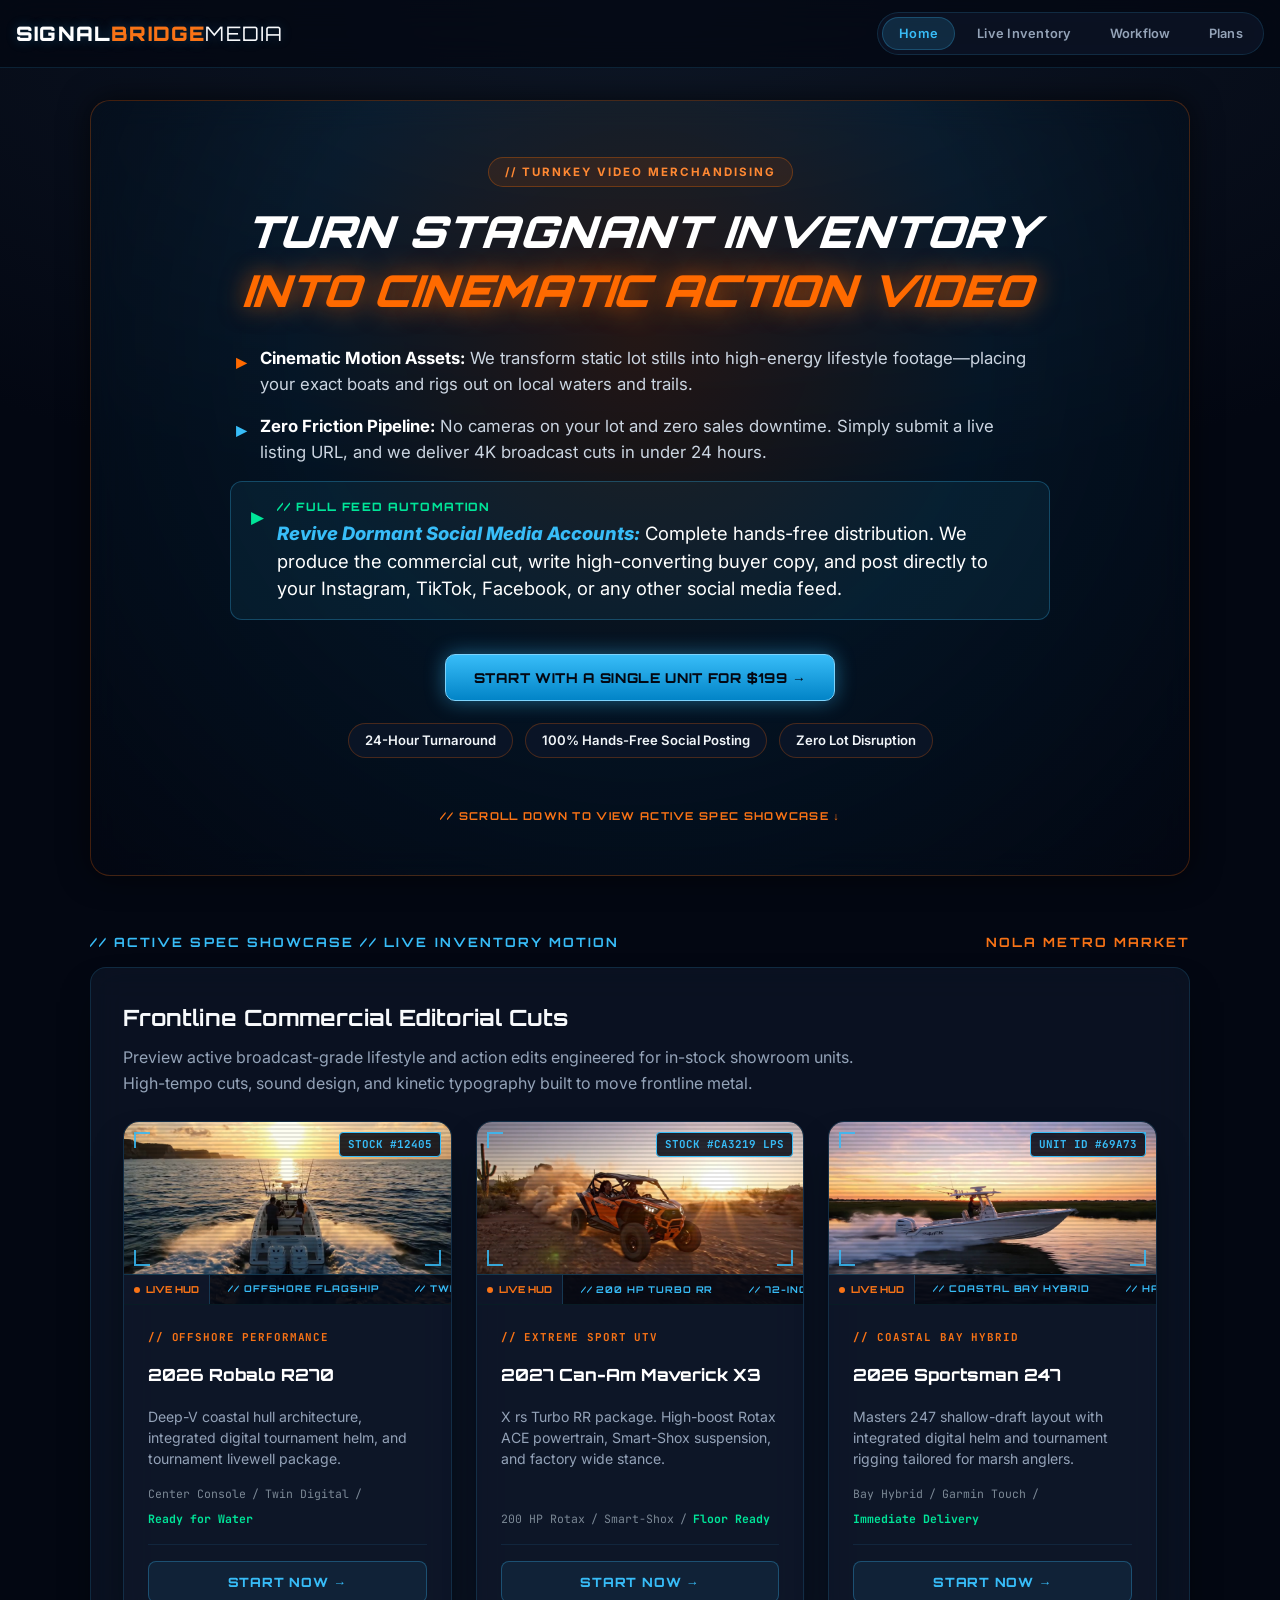
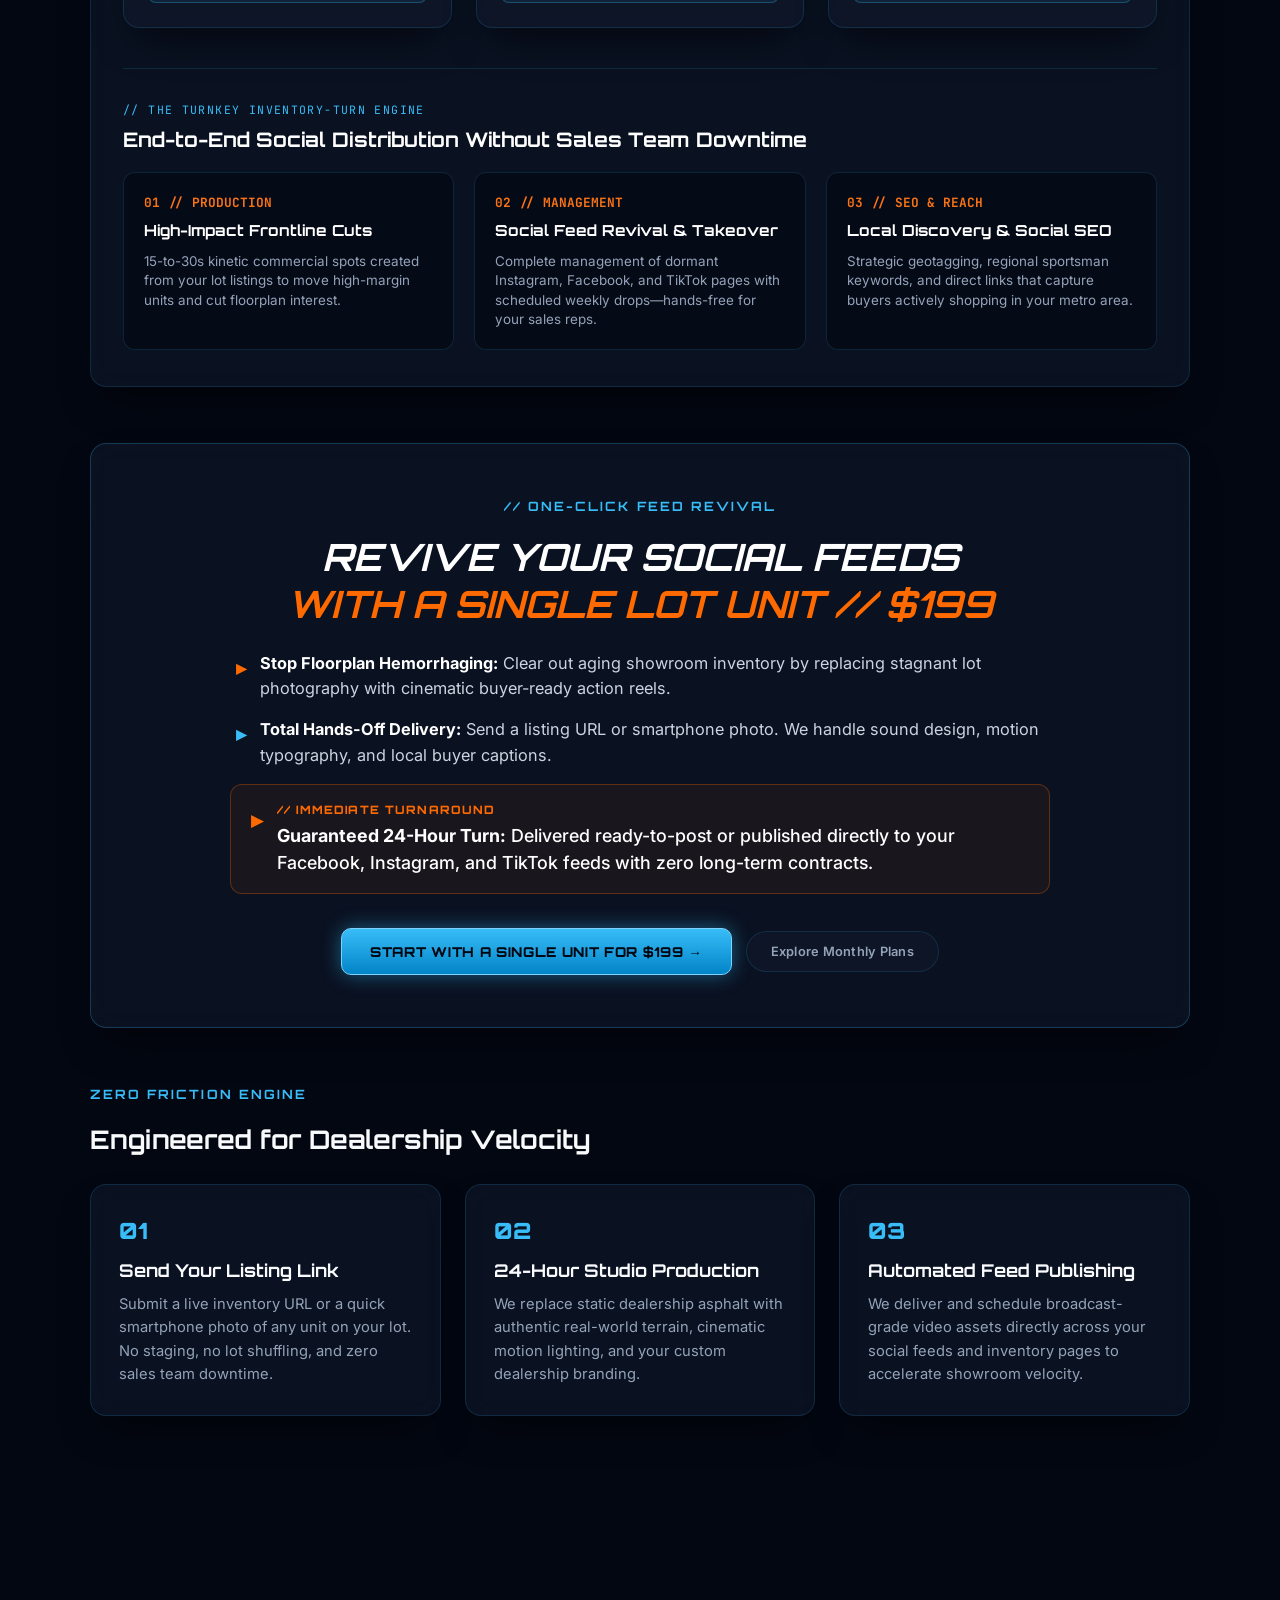
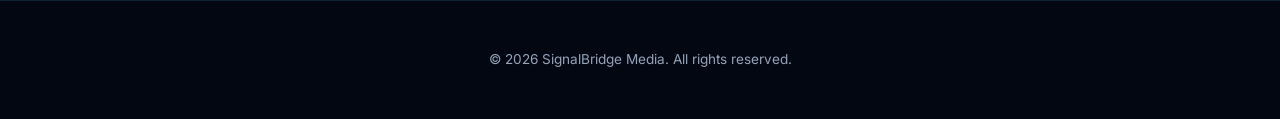
==== index.html @ fd93d4fc "index.html" ====
<!DOCTYPE html>
<html lang="en">
<head>
  <meta charset="UTF-8">
  <meta name="viewport" content="width=device-width, initial-scale=1.0, maximum-scale=5.0">
  <title>SignalBridge Media | Dealership Video Merchandising &amp; Inventory Velocity</title>
  <meta name="description" content="Turn static powersports and marine inventory listings into broadcast-grade cinematic action commercials within 24 hours. Hands-free social feeds. Zero lot disruption.">
  <meta name="keywords" content="dealership video marketing, powersports merchandising, marine dealer video ads, boat inventory videos, ATV UTV marketing, aged inventory velocity">
  <link rel="canonical" href="https://signalbridgemedia.com/">

  <!-- Open Graph / Facebook / LinkedIn / iMessage -->
  <meta property="og:type" content="website">
  <meta property="og:url" content="https://signalbridgemedia.com/">
  <meta property="og:title" content="SignalBridge Media | Turn Stagnant Inventory Into Action Video">
  <meta property="og:description" content="Broadcast-grade 4K action commercials for powersports and marine dealerships. 24-hour turnaround, zero lot disruption. Test a single unit for $199.">
  <meta property="og:image" content="https://signalbridgemedia.com/assets/og-preview.jpg">

  <!-- Structured Data (JSON-LD Schema) -->
  <script type="application/ld+json">
  {
    "@context": "https://schema.org",
    "@type": "ProfessionalService",
    "name": "SignalBridge Media",
    "url": "https://signalbridgemedia.com",
    "description": "Turnkey commercial video merchandising and social media automation for powersports and marine dealerships.",
    "serviceType": "Dealership Video Merchandising",
    "areaServed": "United States"
  }
  </script>

  <!-- Google Tech Font Import -->
  <link rel="preconnect" href="https://fonts.googleapis.com">
  <link rel="preconnect" href="https://fonts.gstatic.com" crossorigin>
  <link href="https://fonts.googleapis.com/css2?family=Orbitron:wght@300;700;800;900&family=Inter:wght@400;500;600;700;800&family=JetBrains+Mono:wght@500;700&display=swap" rel="stylesheet">
  <style>
    :root {
      --bg: #030712;
      --card-bg: rgba(15, 23, 42, 0.65);
      --text: #f8fafc;
      --muted: #94a3b8;
      --accent: #38bdf8;
      --accent2: #f97316;
      --line: rgba(56, 189, 248, 0.15);
      --shadow: 0 20px 40px -15px rgba(0, 0, 0, 0.7);
    }

    * { box-sizing: border-box; margin: 0; padding: 0; }
    html {
      background-color: var(--bg);
      color: var(--text);
      font-family: 'Inter', -apple-system, BlinkMacSystemFont, "Segoe UI", Roboto, sans-serif;
      line-height: 1.6;
      scroll-behavior: smooth;
      overflow-x: hidden;
      width: 100%;
      max-width: 100vw;
    }

    body {
      min-height: 100vh;
      background-color: var(--bg);
      background: radial-gradient(120% 80% at 50% 0%, #0e1726 0%, #030712 70%);
      background-attachment: fixed;
      position: relative;
      overflow-x: hidden;
      width: 100%;
      max-width: 100vw;
    }

    header {
      padding: 12px 16px;
      display: flex;
      align-items: center;
      justify-content: space-between;
      gap: 16px;
      border-bottom: 1px solid var(--line);
      background: rgba(3, 7, 18, 0.75);
      backdrop-filter: blur(16px);
      -webkit-backdrop-filter: blur(16px);
      position: sticky;
      top: 0;
      z-index: 100;
      width: 100%;
    }

    .logo {
      font-family: 'Orbitron', sans-serif;
      font-weight: 900;
      font-size: clamp(0.95rem, 3.5vw, 1.25rem);
      letter-spacing: 0.06em;
      color: #ffffff;
      text-transform: uppercase;
      text-shadow: 0 0 12px rgba(56, 189, 248, 0.25);
      display: flex;
      align-items: center;
      white-space: nowrap;
      cursor: pointer;
      text-decoration: none;
    }

    .logo span { color: var(--accent2); }
    .logo .logo-media { font-weight: 300; color: #f8fafc; }

    .header-nav {
      display: flex;
      align-items: center;
      gap: 6px;
      background: rgba(15, 23, 42, 0.7);
      border: 1px solid var(--line);
      padding: 4px;
      border-radius: 9999px;
      backdrop-filter: blur(12px);
      white-space: nowrap;
      flex-shrink: 0;
    }

    .nav-btn {
      background: transparent;
      border: none;
      color: var(--muted);
      font-family: 'Inter', sans-serif;
      font-size: 0.8rem;
      font-weight: 600;
      padding: 8px 16px;
      border-radius: 9999px;
      cursor: pointer;
      letter-spacing: 0.02em;
      transition: all 0.2s ease;
    }

    .nav-btn:hover { color: #ffffff; background: rgba(255, 255, 255, 0.05); }
    .nav-btn.active {
      background: rgba(56, 189, 248, 0.15);
      color: var(--accent);
      border: 1px solid rgba(56, 189, 248, 0.25);
    }

    .page-view { display: none; }
    .page-view.active { display: block; }

    main {
      width: 100%;
      max-width: 1140px;
      margin: 0 auto;
      padding: 32px 20px 48px 20px;
      position: relative;
      z-index: 1;
    }

    .hero {
      text-align: center;
      padding: 56px 32px 48px 32px;
      background: radial-gradient(circle at 50% 30%, rgba(255, 106, 0, 0.12) 0%, rgba(14, 165, 233, 0.08) 45%, rgba(3, 7, 18, 0.95) 100%);
      backdrop-filter: blur(16px);
      -webkit-backdrop-filter: blur(16px);
      border-radius: 20px;
      border: 1px solid rgba(255, 106, 0, 0.25);
      margin-bottom: 48px;
      box-shadow: 0 0 30px rgba(0, 0, 0, 0.6);
    }

    .hero-title {
      font-family: 'Orbitron', sans-serif;
      margin-bottom: 28px;
      font-style: italic;
      transform: skewX(-5deg);
      display: inline-block;
      width: 100%;
      max-width: 960px;
      line-height: 1.15;
    }

    .hero-title-line-1 {
      display: block;
      text-align: center;
      font-size: clamp(1.85rem, 3.8vw, 2.75rem);
      font-weight: 900;
      letter-spacing: 1.5px;
      text-transform: uppercase;
      color: #ffffff;
      line-height: 1.15;
      margin-bottom: 8px;
    }

    .hero-title-line-2 {
      display: block;
      text-align: center;
      font-size: clamp(1.85rem, 3.8vw, 2.75rem);
      font-weight: 900;
      letter-spacing: 0.5px;
      text-transform: uppercase;
      line-height: 1.15;
    }

    .glow-orange {
      color: #ff6a00;
      text-shadow: 0 0 25px rgba(255, 106, 0, 0.7);
    }

    .hero-pills {
      display: flex;
      flex-wrap: wrap;
      justify-content: center;
      gap: 12px;
      margin-top: 22px;
    }

    .hero-pill {
      background: rgba(15, 23, 42, 0.7);
      border: 1px solid rgba(255, 106, 0, 0.25);
      border-radius: 9999px;
      padding: 6px 16px;
      font-size: 0.82rem;
      color: #f1f5f9;
      font-weight: 600;
    }

    .cta-button {
      display: inline-flex;
      align-items: center;
      justify-content: center;
      gap: 10px;
      background: linear-gradient(180deg, #38bdf8 0%, #0284c7 100%);
      color: #030712;
      font-family: 'Orbitron', sans-serif;
      font-weight: 800;
      font-size: 0.85rem;
      padding: 14px 28px;
      border-radius: 10px;
      text-decoration: none;
      text-transform: uppercase;
      letter-spacing: 0.05em;
      border: 1px solid #7dd3fc;
      box-shadow: 0 0 20px rgba(56, 189, 248, 0.45);
      transition: all 0.2s ease-in-out;
      cursor: pointer;
    }

    .cta-button:hover {
      transform: translateY(-2px);
      background: linear-gradient(180deg, #7dd3fc 0%, #38bdf8 100%);
    }

    .hero-scroll-notice {
      display: inline-block;
      margin-top: 24px;
      font-family: 'Orbitron', sans-serif;
      font-size: 0.68rem;
      font-weight: 700;
      color: var(--accent2);
      letter-spacing: 0.12em;
      text-transform: uppercase;
      animation: pulse 2s infinite;
      cursor: pointer;
    }

    .section { margin: 56px 0; }
    .section-title {
      font-family: 'Orbitron', sans-serif;
      font-size: 0.8rem;
      font-weight: 700;
      color: var(--accent);
      letter-spacing: 0.16em;
      text-transform: uppercase;
      margin-bottom: 14px;
      display: flex;
      justify-content: space-between;
      align-items: center;
      flex-wrap: wrap;
      gap: 8px;
    }

    .card {
      background: rgba(15, 23, 42, 0.65);
      backdrop-filter: blur(16px);
      -webkit-backdrop-filter: blur(16px);
      border: 1px solid var(--line);
      border-radius: 16px;
      padding: 32px;
      box-shadow: var(--shadow);
    }

    .spec-grid {
      display: grid;
      grid-template-columns: repeat(auto-fit, minmax(310px, 1fr));
      gap: 24px;
      margin-top: 24px;
      margin-bottom: 40px;
    }

    .spec-card {
      background: rgba(15, 23, 42, 0.7);
      backdrop-filter: blur(16px);
      border: 1px solid var(--line);
      border-radius: 16px;
      overflow: hidden;
      display: flex;
      flex-direction: column;
      box-shadow: var(--shadow);
    }

    .video-shell {
      position: relative;
      width: 100%;
      aspect-ratio: 16 / 9;
      background: #000;
      overflow: hidden;
      border-bottom: 1px solid var(--line);
    }

    .reticle-top-left, .reticle-bottom-right, .reticle-top-right, .reticle-bottom-left {
      position: absolute;
      width: 16px;
      height: 16px;
      pointer-events: none;
      z-index: 5;
      opacity: 0.85;
    }
    .reticle-top-left { top: 10px; left: 10px; border-top: 2px solid var(--accent); border-left: 2px solid var(--accent); }
    .reticle-top-right { top: 10px; right: 10px; border-top: 2px solid var(--accent); border-right: 2px solid var(--accent); }
    .reticle-bottom-left { bottom: 38px; left: 10px; border-bottom: 2px solid var(--accent); border-left: 2px solid var(--accent); }
    .reticle-bottom-right { bottom: 38px; right: 10px; border-bottom: 2px solid var(--accent); border-right: 2px solid var(--accent); }

    .video-scanlines {
      position: absolute;
      top: 0; left: 0; right: 0; bottom: 0;
      pointer-events: none;
      background: linear-gradient(rgba(18, 16, 16, 0) 50%, rgba(0, 0, 0, 0.18) 50%);
      background-size: 100% 4px;
      z-index: 2;
      opacity: 0.55;
    }

    .video-stock-badge {
      position: absolute;
      top: 10px; right: 10px;
      background: rgba(3, 7, 18, 0.85);
      border: 1px solid var(--accent);
      color: var(--accent);
      font-family: 'JetBrains Mono', monospace;
      font-size: 0.68rem;
      font-weight: 700;
      padding: 3px 8px;
      border-radius: 4px;
      z-index: 6;
    }

    .hud-ticker-wrap {
      position: absolute;
      bottom: 0; left: 0; right: 0;
      height: 30px;
      background: rgba(3, 7, 18, 0.9);
      border-top: 1px solid rgba(56, 189, 248, 0.25);
      display: flex;
      align-items: center;
      overflow: hidden;
      z-index: 4;
    }

    .hud-status-badge {
      display: flex;
      align-items: center;
      gap: 6px;
      padding: 0 10px;
      font-family: 'Orbitron', sans-serif;
      font-size: 0.6rem;
      font-weight: 800;
      color: var(--accent2);
      background: rgba(15, 23, 42, 0.95);
      border-right: 1px solid rgba(56, 189, 248, 0.2);
      height: 100%;
      white-space: nowrap;
      z-index: 5;
    }

    .rec-dot {
      width: 6px; height: 6px;
      background: var(--accent2);
      border-radius: 50%;
      animation: pulse 1.5s infinite;
    }

    .hud-ticker-track {
      display: flex;
      white-space: nowrap;
      animation: ticker 20s linear infinite;
    }

    .hud-ticker-item {
      font-family: 'Orbitron', sans-serif;
      font-size: 0.58rem;
      font-weight: 700;
      color: var(--accent);
      letter-spacing: 0.1em;
      text-transform: uppercase;
      padding: 0 18px;
    }

    .spec-card-body {
      padding: 24px;
      display: flex;
      flex-direction: column;
      flex-grow: 1;
    }

    .spec-meta-tag {
      font-family: 'JetBrains Mono', monospace;
      font-size: 0.68rem;
      font-weight: 700;
      color: var(--accent2);
      letter-spacing: 0.08em;
      text-transform: uppercase;
      margin-bottom: 6px;
    }

    .spec-card-title {
      font-family: 'Orbitron', sans-serif;
      font-size: 1.05rem;
      font-weight: 800;
      color: #ffffff;
      margin-bottom: 8px;
      line-height: 1.35;
      min-height: 2.7em;
      display: flex;
      align-items: center;
    }

    .spec-card-desc {
      font-size: 0.88rem;
      color: var(--muted);
      line-height: 1.5;
      margin-bottom: 16px;
      flex-grow: 1;
    }

    .spec-pill-specs {
      display: flex;
      align-items: center;
      gap: 6px;
      font-family: 'JetBrains Mono', monospace;
      font-size: 0.72rem;
      color: #7b8895;
      padding-bottom: 16px;
      margin-bottom: 16px;
      border-bottom: 1px solid rgba(56, 189, 248, 0.1);
      flex-wrap: wrap;
    }

    .spec-pill-specs .spec-hi { color: #00e599; font-weight: 700; }

    .claim-action-btn {
      display: inline-flex;
      align-items: center;
      justify-content: center;
      background: rgba(56, 189, 248, 0.08);
      border: 1px solid rgba(56, 189, 248, 0.3);
      color: var(--accent);
      font-family: 'Orbitron', sans-serif;
      font-size: 0.8rem;
      font-weight: 800;
      padding: 12px 14px;
      border-radius: 8px;
      cursor: pointer;
      text-transform: uppercase;
      letter-spacing: 0.06em;
      text-decoration: none;
      width: 100%;
    }

    .claim-action-btn:hover { background: var(--accent); color: #030712; }

    .turnkey-system-strip {
      margin-top: 32px;
      border-top: 1px solid var(--line);
      padding-top: 32px;
    }

    .turnkey-pillars {
      display: grid;
      grid-template-columns: repeat(auto-fit, minmax(280px, 1fr));
      gap: 20px;
      margin-top: 16px;
    }

    .turnkey-pillar-box {
      background: rgba(3, 7, 18, 0.55);
      border: 1px solid rgba(56, 189, 248, 0.15);
      border-radius: 12px;
      padding: 20px;
    }

    .turnkey-pillar-box .num {
      font-family: 'JetBrains Mono', monospace;
      font-size: 0.8rem;
      font-weight: 700;
      color: var(--accent2);
      margin-bottom: 6px;
    }

    .turnkey-pillar-box h4 {
      font-family: 'Orbitron', sans-serif;
      font-size: 0.95rem;
      color: #ffffff;
      margin-bottom: 8px;
    }

    .turnkey-pillar-box p {
      font-size: 0.84rem;
      color: var(--muted);
      line-height: 1.45;
    }

    @keyframes ticker {
      0% { transform: translateX(0); }
      100% { transform: translateX(-50%); }
    }

    @keyframes pulse {
      0%, 100% { opacity: 1; }
      50% { opacity: 0.3; }
    }

    video {
      object-fit: cover;
      width: 100%;
      height: 100%;
      display: block;
      accent-color: var(--accent);
      cursor: pointer;
    }

    .grid-3 {
      display: grid;
      grid-template-columns: repeat(auto-fit, minmax(280px, 1fr));
      gap: 24px;
      margin-top: 24px;
    }

    .feature-card {
      background: rgba(15, 23, 42, 0.65);
      backdrop-filter: blur(16px);
      -webkit-backdrop-filter: blur(16px);
      border: 1px solid var(--line);
      border-radius: 16px;
      padding: 28px;
      box-shadow: var(--shadow);
    }

    .feature-num {
      font-family: 'Orbitron', sans-serif;
      font-size: 1.4rem;
      font-weight: 900;
      color: var(--accent);
      margin-bottom: 8px;
    }

    .plans-subpage-grid {
      display: grid;
      grid-template-columns: repeat(auto-fit, minmax(290px, 1fr));
      gap: 28px;
      margin-top: 32px;
    }

    .plan-card-box {
      background: rgba(15, 23, 42, 0.65);
      backdrop-filter: blur(16px);
      -webkit-backdrop-filter: blur(16px);
      border: 1px solid var(--line);
      border-radius: 16px;
      padding: 36px 28px;
      display: flex;
      flex-direction: column;
      justify-content: space-between;
      position: relative;
      cursor: pointer;
      box-shadow: var(--shadow);
    }

    .plan-card-box.featured {
      border: 1px solid rgba(56, 189, 248, 0.5);
      background: linear-gradient(180deg, rgba(15, 23, 42, 0.75) 0%, rgba(14, 165, 233, 0.08) 100%);
    }

    .plan-badge-tag {
      position: absolute;
      top: -12px;
      right: 24px;
      background: var(--accent2);
      color: #030712;
      font-family: 'Orbitron', sans-serif;
      font-weight: 900;
      font-size: 0.65rem;
      padding: 4px 12px;
      border-radius: 12px;
      text-transform: uppercase;
    }

    .plan-title-head {
      font-family: 'Orbitron', sans-serif;
      font-size: 1.35rem;
      font-weight: 800;
      color: #ffffff;
      margin-bottom: 8px;
    }

    .plan-cost {
      font-family: 'Orbitron', sans-serif;
      font-size: 2.2rem;
      font-weight: 900;
      color: var(--accent);
      margin: 12px 0 6px 0;
    }

    .plan-cost span {
      font-size: 0.85rem;
      color: var(--muted);
      font-family: 'Inter', sans-serif;
    }

    .plan-brief-desc {
      font-size: 0.88rem;
      color: var(--muted);
      margin-bottom: 24px;
      line-height: 1.5;
    }

    .plan-bullet-list {
      list-style: none;
      margin-bottom: 28px;
      display: flex;
      flex-direction: column;
      gap: 12px;
    }

    .plan-bullet-list li {
      font-size: 0.88rem;
      color: var(--text);
      display: flex;
      gap: 10px;
    }

    .plan-bullet-list li::before {
      content: "✓";
      color: var(--accent);
      font-weight: 900;
    }

    .request-form-card {
      background: rgba(15, 23, 42, 0.65);
      backdrop-filter: blur(16px);
      -webkit-backdrop-filter: blur(16px);
      border: 1px solid var(--line);
      border-radius: 16px;
      padding: 40px 32px;
      max-width: 680px;
      margin: 24px auto 0 auto;
      box-shadow: var(--shadow);
    }

    .form-group {
      margin-bottom: 20px;
      text-align: left;
    }

    .form-group label {
      display: block;
      font-family: 'Orbitron', sans-serif;
      font-size: 0.75rem;
      font-weight: 700;
      color: var(--accent);
      letter-spacing: 0.06em;
      text-transform: uppercase;
      margin-bottom: 8px;
    }

    .form-control {
      width: 100%;
      padding: 12px 16px;
      background: rgba(3, 7, 18, 0.7);
      border: 1px solid rgba(56, 189, 248, 0.2);
      border-radius: 8px;
      color: #ffffff;
      font-family: 'Inter', sans-serif;
      font-size: 0.92rem;
      outline: none;
    }

    .form-control:focus {
      border-color: var(--accent);
      box-shadow: 0 0 12px rgba(56, 189, 248, 0.25);
    }

    .back-btn {
      display: inline-flex;
      align-items: center;
      gap: 6px;
      background: transparent;
      border: none;
      color: var(--muted);
      font-family: 'Orbitron', sans-serif;
      font-size: 0.75rem;
      font-weight: 700;
      cursor: pointer;
      text-transform: uppercase;
      margin-bottom: 16px;
    }

    footer {
      text-align: center;
      padding: 48px 20px;
      color: var(--muted);
      font-size: 0.85rem;
      border-top: 1px solid var(--line);
      margin-top: 80px;
    }

    @media (max-width: 640px) {
      header { padding: 12px; gap: 8px; }
      .logo { font-size: 0.85rem; }
      .header-nav { gap: 4px; padding: 3px; }
      main { padding: 16px 12px 32px 12px; }
      .hero { padding: 32px 16px 28px 16px; margin-bottom: 32px; }
      .request-form-card, .card { padding: 24px 18px; }
      .nav-btn { padding: 5px 8px; font-size: 0.75rem; }
      .spec-grid { grid-template-columns: 1fr; }
    }
  </style>
</head>
<body>

  <header>
    <a onclick="showView('home')" class="logo">Signal<span>Bridge</span><span class="logo-media">Media</span></a>

    <nav class="header-nav">
      <button onclick="showView('home')" id="nav-home" class="nav-btn active">Home</button>
      <button onclick="scrollToInventory()" id="nav-inventory" class="nav-btn">Live Inventory</button>
      <button onclick="scrollToWorkflow()" id="nav-workflow" class="nav-btn">Workflow</button>
      <button onclick="showView('plans')" id="nav-plans" class="nav-btn">Plans</button>
    </nav>
  </header>

  <main>
    <!-- VIEW 1: HOME PAGE -->
    <div id="view-home" class="page-view active">
      <section class="hero">
        <div style="display: inline-flex; align-items: center; gap: 8px; font-size: 0.72rem; letter-spacing: 2px; text-transform: uppercase; color: #ff8833; background: rgba(255, 106, 0, 0.1); border: 1px solid rgba(255, 106, 0, 0.3); border-radius: 9999px; padding: 5px 16px; margin-bottom: 20px; font-weight: 700;">// TURNKEY VIDEO MERCHANDISING</div>
        
        <h1 class="hero-title">
          <span class="hero-title-line-1">TURN STAGNANT INVENTORY</span>
          <span class="hero-title-line-2"><span class="glow-orange">INTO CINEMATIC ACTION VIDEO</span></span>
        </h1>
        
        <div style="display: flex; flex-direction: column; gap: 16px; text-align: left; max-width: 820px; margin: 0 auto 34px auto; width: 100%;">
          <div style="display: flex; align-items: flex-start; gap: 14px; font-size: 1.05rem; color: #cbd5e1; line-height: 1.55; padding: 0 6px;">
            <span style="color: #ff6a00; font-weight: 900; font-size: 1.25rem; flex-shrink: 0; margin-top: 2px;">▸</span>
            <span><strong style="color: #ffffff;">Cinematic Motion Assets:</strong> We transform static lot stills into high-energy lifestyle footage—placing your exact boats and rigs out on local waters and trails.</span>
          </div>
          
          <div style="display: flex; align-items: flex-start; gap: 14px; font-size: 1.05rem; color: #cbd5e1; line-height: 1.55; padding: 0 6px;">
            <span style="color: #38bdf8; font-weight: 900; font-size: 1.25rem; flex-shrink: 0; margin-top: 2px;">▸</span>
            <span><strong style="color: #ffffff;">Zero Friction Pipeline:</strong> No cameras on your lot and zero sales downtime. Simply submit a live listing URL, and we deliver 4K broadcast cuts in under 24 hours.</span>
          </div>

          <div style="display: flex; align-items: flex-start; gap: 14px; background: rgba(56, 189, 248, 0.07); border: 1px solid rgba(56, 189, 248, 0.28); border-radius: 12px; padding: 16px 20px;">
            <span style="color: #00e599; font-weight: 900; font-size: 1.45rem; flex-shrink: 0; margin-top: 1px;">▸</span>
            <div style="display: flex; flex-direction: column; gap: 4px;">
              <span style="font-family: 'Orbitron', sans-serif; font-size: 0.72rem; font-weight: 800; color: #00e599; letter-spacing: 0.1em; text-transform: uppercase;">// FULL FEED AUTOMATION</span>
              <span style="font-size: 1.15rem; color: #ffffff; line-height: 1.5;">
                <strong style="font-style: italic; font-weight: 800; color: #38bdf8;">Revive Dormant Social Media Accounts:</strong> Complete hands-free distribution. We produce the commercial cut, write high-converting buyer copy, and post directly to your Instagram, TikTok, Facebook, or any other social media feed.
              </span>
            </div>
          </div>
        </div>

        <button onclick="openRequestForm('Start With a Single Unit for $199')" class="cta-button">START WITH A SINGLE UNIT FOR $199 &rarr;</button>
        
        <div class="hero-pills">
          <div class="hero-pill">24-Hour Turnaround</div>
          <div class="hero-pill">100% Hands-Free Social Posting</div>
          <div class="hero-pill">Zero Lot Disruption</div>
        </div>

        <br>
        <span onclick="scrollToInventory()" class="hero-scroll-notice">// SCROLL DOWN TO VIEW ACTIVE SPEC SHOWCASE &darr;</span>
      </section>

      <!-- ACTIVE 3-SLOT SPEC SHOWCASE -->
      <section class="section" id="inventory">
        <div class="section-title">
          <span>// ACTIVE SPEC SHOWCASE // LIVE INVENTORY MOTION</span>
          <span style="color: var(--accent2);">NOLA METRO MARKET</span>
        </div>
        
        <div class="card" style="padding-bottom: 36px;">
          <h2 style="font-family: 'Orbitron', sans-serif; font-weight: 700; margin-top:0; font-size: 1.4rem; margin-bottom: 10px; color: var(--text);">
            Frontline Commercial Editorial Cuts
          </h2>
          <p style="color: var(--muted); margin-bottom: 24px; max-width: 760px;">
            Preview active broadcast-grade lifestyle and action edits engineered for in-stock showroom units. High-tempo cuts, sound design, and kinetic typography built to move frontline metal.
          </p>

          <div class="spec-grid">

            <!-- SLOT 1: BENT MARINE (Native Autoplay Trigger) -->
            <article class="spec-card" id="slot-robalo">
              <div class="video-shell">
                <div class="reticle-top-left"></div>
                <div class="reticle-top-right"></div>
                <div class="reticle-bottom-left"></div>
                <div class="reticle-bottom-right"></div>
                <div class="video-scanlines"></div>
                <div class="video-stock-badge">STOCK #12405</div>
                
                <div class="hud-ticker-wrap">
                  <div class="hud-status-badge"><span class="rec-dot"></span> LIVE HUD</div>
                  <div class="hud-ticker-track">
                    <span class="hud-ticker-item">// OFFSHORE FLAGSHIP</span>
                    <span class="hud-ticker-item">// TWIN YAMAHA POWER</span>
                    <span class="hud-ticker-item">// TOURNAMENT HELM</span>
                    <span class="hud-ticker-item">// 4K RENDER READY</span>
                  </div>
                </div>

                <!-- Native autoplay/muted/playsinline for instant iOS initiation -->
                <video id="video-robalo" class="showcase-video" autoplay muted playsinline poster="poster-robalo-r270.jpg?v=3" preload="auto">
                  <source src="spec-robalo-r270.mp4?v=3" type="video/mp4">
                  Your browser does not support HTML5 video.
                </video>
              </div>

              <div class="spec-card-body">
                <div class="spec-meta-tag">// OFFSHORE PERFORMANCE</div>
                <h3 class="spec-card-title">2026 Robalo R270</h3>
                <p class="spec-card-desc">Deep-V coastal hull architecture, integrated digital tournament helm, and tournament livewell package.</p>
                
                <div class="spec-pill-specs">
                  <span>Center Console</span><span>/</span><span>Twin Digital</span><span>/</span><span class="spec-hi">Ready for Water</span>
                </div>

                <button onclick="showView('plans')" class="claim-action-btn">START NOW &rarr;</button>
              </div>
            </article>

            <!-- SLOT 2: NEW ORLEANS POWERSPORTS -->
            <article class="spec-card" id="slot-canam">
              <div class="video-shell">
                <div class="reticle-top-left"></div>
                <div class="reticle-top-right"></div>
                <div class="reticle-bottom-left"></div>
                <div class="reticle-bottom-right"></div>
                <div class="video-scanlines"></div>
                <div class="video-stock-badge">STOCK #CA3219 LPS</div>
                
                <div class="hud-ticker-wrap">
                  <div class="hud-status-badge"><span class="rec-dot"></span> LIVE HUD</div>
                  <div class="hud-ticker-track">
                    <span class="hud-ticker-item">// 200 HP TURBO RR</span>
                    <span class="hud-ticker-item">// 72-INCH STANCE</span>
                    <span class="hud-ticker-item">// SMART-SHOX ACTIVE</span>
                    <span class="hud-ticker-item">// 4K RENDER READY</span>
                  </div>
                </div>

                <video id="video-canam" class="showcase-video" muted playsinline poster="poster-canam-maverick.jpg?v=3" preload="none" data-src="spec-canam-maverick.mp4?v=3">
                  Your browser does not support HTML5 video.
                </video>
              </div>

              <div class="spec-card-body">
                <div class="spec-meta-tag">// EXTREME SPORT UTV</div>
                <h3 class="spec-card-title">2027 Can-Am Maverick X3</h3>
                <p class="spec-card-desc">X rs Turbo RR package. High-boost Rotax ACE powertrain, Smart-Shox suspension, and factory wide stance.</p>
                
                <div class="spec-pill-specs">
                  <span>200 HP Rotax</span><span>/</span><span>Smart-Shox</span><span>/</span><span class="spec-hi">Floor Ready</span>
                </div>

                <button onclick="showView('plans')" class="claim-action-btn">START NOW &rarr;</button>
              </div>
            </article>

            <!-- SLOT 3: BOAT STUF -->
            <article class="spec-card" id="slot-sportsman">
              <div class="video-shell">
                <div class="reticle-top-left"></div>
                <div class="reticle-top-right"></div>
                <div class="reticle-bottom-left"></div>
                <div class="reticle-bottom-right"></div>
                <div class="video-scanlines"></div>
                <div class="video-stock-badge">UNIT ID #69A73</div>
                
                <div class="hud-ticker-wrap">
                  <div class="hud-status-badge"><span class="rec-dot"></span> LIVE HUD</div>
                  <div class="hud-ticker-track">
                    <span class="hud-ticker-item">// COASTAL BAY HYBRID</span>
                    <span class="hud-ticker-item">// HALF-TOWER READY</span>
                    <span class="hud-ticker-item">// DUAL LIVEWELLS</span>
                    <span class="hud-ticker-item">// 4K RENDER READY</span>
                  </div>
                </div>

                <video id="video-sportsman" class="showcase-video" muted playsinline poster="poster-sportsman-247.jpg?v=3" preload="none" data-src="spec-sportsman-247.mp4?v=3">
                  Your browser does not support HTML5 video.
                </video>
              </div>

              <div class="spec-card-body">
                <div class="spec-meta-tag">// COASTAL BAY HYBRID</div>
                <h3 class="spec-card-title">2026 Sportsman 247</h3>
                <p class="spec-card-desc">Masters 247 shallow-draft layout with integrated digital helm and tournament rigging tailored for marsh anglers.</p>
                
                <div class="spec-pill-specs">
                  <span>Bay Hybrid</span><span>/</span><span>Garmin Touch</span><span>/</span><span class="spec-hi">Immediate Delivery</span>
                </div>

                <button onclick="showView('plans')" class="claim-action-btn">START NOW &rarr;</button>
              </div>
            </article>

          </div>

          <!-- Turnkey Capabilities -->
          <div class="turnkey-system-strip">
            <div style="font-family: 'JetBrains Mono', monospace; font-size: 0.72rem; color: var(--accent); letter-spacing: 0.12em; text-transform: uppercase;">
              // THE TURNKEY INVENTORY-TURN ENGINE
            </div>
            <h3 style="font-family: 'Orbitron', sans-serif; font-size: 1.25rem; color: #ffffff; margin-top: 4px;">
              End-to-End Social Distribution Without Sales Team Downtime
            </h3>

            <div class="turnkey-pillars">
              <div class="turnkey-pillar-box">
                <div class="num">01 // PRODUCTION</div>
                <h4>High-Impact Frontline Cuts</h4>
                <p>15-to-30s kinetic commercial spots created from your lot listings to move high-margin units and cut floorplan interest.</p>
              </div>
              <div class="turnkey-pillar-box">
                <div class="num">02 // MANAGEMENT</div>
                <h4>Social Feed Revival & Takeover</h4>
                <p>Complete management of dormant Instagram, Facebook, and TikTok pages with scheduled weekly drops—hands-free for your sales reps.</p>
              </div>
              <div class="turnkey-pillar-box">
                <div class="num">03 // SEO & REACH</div>
                <h4>Local Discovery & Social SEO</h4>
                <p>Strategic geotagging, regional sportsman keywords, and direct links that capture buyers actively shopping in your metro area.</p>
              </div>
            </div>
          </div>
        </div>
      </section>

      <!-- Single Unit Conversion Strip -->
      <section class="section">
        <div class="card" style="border: 1px solid rgba(56, 189, 248, 0.25); text-align: center; display: flex; flex-direction: column; align-items: center; justify-content: center; padding: 52px 32px;">
          <div class="section-title" style="margin: 0 auto 16px auto; display: inline-block;">// ONE-CLICK FEED REVIVAL</div>
          <h2 style="font-family: 'Orbitron', sans-serif; font-weight: 700; font-size: clamp(1.6rem, 3.2vw, 2.35rem); font-style: italic; line-height: 1.25; margin-bottom: 24px; text-align: center; color: #ffffff;">
            REVIVE YOUR SOCIAL FEEDS<br>
            <span style="color: #ff6a00;">WITH A SINGLE LOT UNIT // $199</span>
          </h2>
          
          <div style="display: flex; flex-direction: column; gap: 16px; text-align: left; max-width: 820px; margin: 0 auto 34px auto; width: 100%;">
            <div style="display: flex; align-items: flex-start; gap: 14px; font-size: 1.02rem; color: #cbd5e1; line-height: 1.55; padding: 0 6px;">
              <span style="color: #ff6a00; font-weight: 900; font-size: 1.25rem; flex-shrink: 0; margin-top: 2px;">▸</span>
              <span><strong style="color: #ffffff;">Stop Floorplan Hemorrhaging:</strong> Clear out aging showroom inventory by replacing stagnant lot photography with cinematic buyer-ready action reels.</span>
            </div>

            <div style="display: flex; align-items: flex-start; gap: 14px; font-size: 1.02rem; color: #cbd5e1; line-height: 1.55; padding: 0 6px;">
              <span style="color: #38bdf8; font-weight: 900; font-size: 1.25rem; flex-shrink: 0; margin-top: 2px;">▸</span>
              <span><strong style="color: #ffffff;">Total Hands-Off Delivery:</strong> Send a listing URL or smartphone photo. We handle sound design, motion typography, and local buyer captions.</span>
            </div>

            <div style="display: flex; align-items: flex-start; gap: 14px; background: rgba(255, 106, 0, 0.07); border: 1px solid rgba(255, 106, 0, 0.3); border-radius: 12px; padding: 16px 20px;">
              <span style="color: #ff6a00; font-weight: 900; font-size: 1.45rem; flex-shrink: 0; margin-top: 1px;">▸</span>
              <div style="display: flex; flex-direction: column; gap: 4px;">
                <span style="font-family: 'Orbitron', sans-serif; font-size: 0.72rem; font-weight: 800; color: #ff6a00; letter-spacing: 0.1em; text-transform: uppercase;">// IMMEDIATE TURNAROUND</span>
                <span style="font-size: 1.12rem; color: #ffffff; font-weight: 500; line-height: 1.5;"><strong>Guaranteed 24-Hour Turn:</strong> Delivered ready-to-post or published directly to your Facebook, Instagram, and TikTok feeds with zero long-term contracts.</span>
              </div>
            </div>
          </div>

          <div style="display: flex; justify-content: center; align-items: center; gap: 14px; flex-wrap: wrap;">
            <button onclick="openRequestForm('Start With a Single Unit for $199')" class="cta-button">START WITH A SINGLE UNIT FOR $199 &rarr;</button>
            <button onclick="showView('plans')" class="nav-btn" style="padding: 12px 24px; border: 1px solid var(--line); background: rgba(15, 23, 42, 0.8);">Explore Monthly Plans</button>
          </div>
        </div>
      </section>

      <!-- Workflow Section -->
      <section class="section" id="workflow">
        <div class="section-title">Zero Friction Engine</div>
        <h2 style="font-family: 'Orbitron', sans-serif; font-weight: 700; font-size: 1.6rem; margin-bottom: 20px; color: var(--text);">Engineered for Dealership Velocity</h2>
        <div class="grid-3">
          <div class="feature-card">
            <div class="feature-num">01</div>
            <h3 style="font-family: 'Orbitron', sans-serif; font-weight: 700; font-size: 1.1rem; margin-bottom: 8px;">Send Your Listing Link</h3>
            <p style="color: var(--muted); font-size: 0.92rem;">Submit a live inventory URL or a quick smartphone photo of any unit on your lot. No staging, no lot shuffling, and zero sales team downtime.</p>
          </div>
          <div class="feature-card">
            <div class="feature-num">02</div>
            <h3 style="font-family: 'Orbitron', sans-serif; font-weight: 700; font-size: 1.1rem; margin-bottom: 8px;">24-Hour Studio Production</h3>
            <p style="color: var(--muted); font-size: 0.92rem;">We replace static dealership asphalt with authentic real-world terrain, cinematic motion lighting, and your custom dealership branding.</p>
          </div>
          <div class="feature-card">
            <div class="feature-num">03</div>
            <h3 style="font-family: 'Orbitron', sans-serif; font-weight: 700; font-size: 1.1rem; margin-bottom: 8px;">Automated Feed Publishing</h3>
            <p style="color: var(--muted); font-size: 0.92rem;">We deliver and schedule broadcast-grade video assets directly across your social feeds and inventory pages to accelerate showroom velocity.</p>
          </div>
        </div>
      </section>
    </div>

    <!-- VIEW 2: PLANS -->
    <div id="view-plans" class="page-view">
      <button onclick="showView('home')" class="back-btn">&larr; Back to Main Overview</button>
      <div class="section-title">Service Packages & Plans</div>
      <h2 style="font-family: 'Orbitron', sans-serif; font-weight: 700; font-size: 1.8rem; margin-bottom: 10px; color: var(--text);">Keep Your Dealership's Social Feeds Fresh</h2>
      <p style="color: var(--muted); margin-bottom: 30px; max-width: 650px;">Click any package box below to send an onboarding request directly to our rendering team.</p>

      <div class="plans-subpage-grid">
        <div class="plan-card-box" onclick="openRequestForm('Start With a Single Unit for $199')">
          <div>
            <div class="plan-title-head">Single Unit Feature</div>
            <div class="plan-cost">$199 <span>/ unit</span></div>
            <div class="plan-brief-desc">Perfect for moving a stubborn, high-interest unit fast or testing our turnaround speed.</div>
            <ul class="plan-bullet-list">
              <li>1x 4K Lifestyle Video Asset (Vertical 9:16 + Widescreen 16:9)</li>
              <li>Delivered in under 24 hours</li>
              <li>Zero lot disruption</li>
            </ul>
          </div>
          <button class="cta-button" style="width: 100%;">Start With 1 Unit for $199 &rarr;</button>
        </div>

        <div class="plan-card-box featured" onclick="openRequestForm('Core Lot Autopilot for $1,495/mo')">
          <div class="plan-badge-tag">MOST POPULAR</div>
          <div>
            <div class="plan-title-head">Core Lot Autopilot</div>
            <div class="plan-cost">$1,495 <span>/ month</span></div>
            <div class="plan-brief-desc">10 Lifestyle Videos per month (~$149/unit). Keeps your social feeds active with new inventory drops.</div>
            <ul class="plan-bullet-list">
              <li>10x 4K Active Lifestyle Videos per month</li>
              <li>100% Hands-Free: We manage, schedule, and post directly to your social feeds</li>
              <li>Priority 24-hour turnaround queue</li>
            </ul>
          </div>
          <button class="cta-button" style="width: 100%;">Select Core Autopilot &rarr;</button>
        </div>

        <div class="plan-card-box" onclick="openRequestForm('Full Showroom Velocity for $2,995/mo')">
          <div>
            <div class="plan-title-head">Full Showroom Velocity</div>
            <div class="plan-cost">$2,995 <span>/ month</span></div>
            <div class="plan-brief-desc">25 Lifestyle Videos per month (~$119/unit). Total video coverage for high-volume dealers.</div>
            <ul class="plan-bullet-list">
              <li>25x 4K Lifestyle Videos per month across all new arrivals</li>
              <li>Complete social feed management &amp; publishing</li>
              <li>Dedicated account manager</li>
            </ul>
          </div>
          <button class="cta-button" style="width: 100%;">Select Full Showroom Velocity &rarr;</button>
        </div>
      </div>
    </div>

    <!-- VIEW 3: REQUEST FORM -->
    <div id="view-request" class="page-view">
      <div id="request-header">
        <button onclick="showView('plans')" class="back-btn">&larr; Back to Plans</button>
        <div class="section-title">// FAST-TRACK INTAKE</div>
        <h2 style="font-family: 'Orbitron', sans-serif; font-weight: 700; font-size: 1.8rem; margin-bottom: 8px;" id="selected-plan-title">Package Request</h2>
        <p style="color: var(--muted); margin-bottom: 24px;">Submit your dealership details below. Production begins immediately upon receipt.</p>
      </div>

      <div class="request-form-card" id="request-form-card-container">
        <form id="dealership-request-form" action="https://formspree.io/f/mwllvkdb" method="POST" novalidate>
          <input type="hidden" id="selected-package-input" name="selected_plan" value="Start With a Single Unit for $199">

          <div class="form-group">
            <label for="gm-name">Your Full Name / Title</label>
            <input type="text" id="gm-name" name="full_name" class="form-control" placeholder="e.g. John Miller, General Manager" required>
          </div>

          <div class="form-group">
            <label for="dealership-name">Dealership Name & Location</label>
            <input type="text" id="dealership-name" name="dealership" class="form-control" placeholder="e.g. Gulf Coast Powersports - Houma, LA" required>
          </div>

          <div class="form-group">
            <label for="gm-email">Direct Work Email</label>
            <input type="email" id="gm-email" name="email" class="form-control" placeholder="john@gulfcoastpowersports.com" required>
          </div>

          <div class="form-group">
            <label for="gm-phone">Direct Phone / Cell</label>
            <input type="tel" id="gm-phone" name="phone" class="form-control" placeholder="(555) 019-2831" required>
          </div>

          <div class="form-group">
            <label for="unit-url">Unit Listing URL or Stock # (Optional)</label>
            <input type="text" id="unit-url" name="listing_url" class="form-control" placeholder="e.g. https://yourdealer.com/inventory/unit-1234">
          </div>

          <button type="submit" id="request-submit-btn" class="cta-button" style="width: 100%; margin-top: 10px;">SUBMIT UNIT FOR PRODUCTION &rarr;</button>
          <p id="form-error-msg" style="display: none; color: #f87171; font-size: 0.92rem; margin-top: 12px; text-align: center; background: rgba(239, 68, 68, 0.1); border: 1px solid rgba(239, 68, 68, 0.3); border-radius: 8px; padding: 10px 14px;"></p>
        </form>
      </div>
    </div>
  </main>

  <footer>
    &copy; 2026 SignalBridge Media. All rights reserved.
  </footer>

  <script>
    function updateNavState(activeNavId) {
      document.querySelectorAll('.header-nav .nav-btn').forEach(btn => btn.classList.remove('active'));
      if (activeNavId) {
        const activeBtn = document.getElementById(activeNavId);
        if (activeBtn) activeBtn.classList.add('active');
      }
    }

    function showView(viewId, isBackNavigation) {
      document.querySelectorAll('.page-view').forEach(view => view.classList.remove('active'));
      document.getElementById('view-' + viewId).classList.add('active');
      window.scrollTo(0, 0);

      if (viewId === 'home') updateNavState('nav-home');
      else if (viewId === 'plans') updateNavState('nav-plans');
      else updateNavState(null);

      if (!isBackNavigation) history.pushState({ view: viewId }, '', '#' + viewId);
    }

    function scrollToInventory() {
      if (!document.getElementById('view-home').classList.contains('active')) showView('home');
      updateNavState('nav-inventory');
      setTimeout(() => {
        const el = document.getElementById('inventory');
        if (el) el.scrollIntoView({ behavior: 'smooth' });
      }, 50);
    }

    function scrollToWorkflow() {
      if (!document.getElementById('view-home').classList.contains('active')) showView('home');
      updateNavState('nav-workflow');
      setTimeout(() => {
        const el = document.getElementById('workflow');
        if (el) el.scrollIntoView({ behavior: 'smooth' });
      }, 50);
    }

    /* ==============================================================
       MOBILE-FIRST RESILIENT VIDEO CAROUSEL ENGINE
    ============================================================== */
    const sequenceOrder = ['video-robalo', 'video-canam', 'video-sportsman'];
    let currentIdx = 0;
    let sequenceActive = true;
    const loadedSlots = { 'video-robalo': true };

    function ensureSourceMounted(videoEl) {
      if (!videoEl || loadedSlots[videoEl.id]) return;
      if (videoEl.dataset.src) {
        const src = document.createElement('source');
        src.src = videoEl.dataset.src;
        src.type = 'video/mp4';
        videoEl.appendChild(src);
        videoEl.load();
        loadedSlots[videoEl.id] = true;
      }
    }

    function transitionToNext(nextIndex) {
      if (!sequenceActive) return;

      currentIdx = nextIndex % sequenceOrder.length;
      const targetId = sequenceOrder[currentIdx];
      const targetVideo = document.getElementById(targetId);

      // Mount next video's data source if not mounted yet
      ensureSourceMounted(targetVideo);

      // Stop and reset all other videos
      sequenceOrder.forEach((id, i) => {
        if (i !== currentIdx) {
          const v = document.getElementById(id);
          if (v) {
            v.pause();
            try { v.currentTime = 0; } catch(e) {}
          }
        }
      });

      if (targetVideo) {
        targetVideo.muted = true;
        targetVideo.currentTime = 0;
        const p = targetVideo.play();
        if (p !== undefined) {
          p.catch(() => {
            // If iOS halts, unlock on first user scroll or touch
            const unlock = () => {
              if (sequenceActive) targetVideo.play();
              window.removeEventListener('touchstart', unlock);
              window.removeEventListener('scroll', unlock);
            };
            window.addEventListener('touchstart', unlock, { once: true, passive: true });
            window.addEventListener('scroll', unlock, { once: true, passive: true });
          });
        }
      }
    }

    sequenceOrder.forEach((id, idx) => {
      const v = document.getElementById(id);
      if (v) {
        v.muted = true;

        // Predictive buffer: Preload next clip 2.5s before current ends
        v.addEventListener('timeupdate', () => {
          if (v.currentTime > 2.5) {
            const nextVid = document.getElementById(sequenceOrder[(idx + 1) % sequenceOrder.length]);
            ensureSourceMounted(nextVid);
          }
        });

        // Trigger baton pass on video completion
        v.addEventListener('ended', () => {
          transitionToNext(idx + 1);
        });

        // Pause loop if user intentionally taps to inspect
        v.addEventListener('click', () => {
          sequenceActive = false;
        });
      }
    });

    // Form logic
    let initialFormHTML = null;
    function openRequestForm(packageName, defaultUnit) {
      const reqHeader = document.getElementById('request-header');
      if (reqHeader) reqHeader.style.display = 'block';

      const container = document.getElementById('request-form-card-container');
      if (container && initialFormHTML && !document.getElementById('dealership-request-form')) {
        container.innerHTML = initialFormHTML;
        attachFormSubmitListener();
      }

      document.getElementById('selected-plan-title').innerText = packageName;
      const pkgInput = document.getElementById('selected-package-input');
      if (pkgInput) pkgInput.value = packageName;

      const unitInput = document.getElementById('unit-url');
      if (unitInput && defaultUnit) unitInput.value = defaultUnit;

      showView('request');
    }

    function attachFormSubmitListener() {
      const form = document.getElementById('dealership-request-form');
      if (!form) return;

      form.addEventListener('submit', function(e) {
        e.preventDefault();
        const submitBtn = document.getElementById('request-submit-btn');
        submitBtn.innerText = 'TRANSMITTING TO STUDIO...';
        submitBtn.disabled = true;

        fetch('https://formspree.io/f/mwllvkdb', {
          method: 'POST',
          body: new FormData(form),
          headers: { 'Accept': 'application/json' }
        })
        .then(response => {
          if (response.ok) {
            const reqHeader = document.getElementById('request-header');
            if (reqHeader) reqHeader.style.display = 'none';
            window.scrollTo({ top: 0, behavior: 'smooth' });

            const cardContainer = document.getElementById('request-form-card-container');
            if (cardContainer) {
              cardContainer.innerHTML = `
                <div style="text-align: center; padding: 12px 8px;">
                  <h3 style="font-family: 'Orbitron', sans-serif; font-size: 1.15rem; font-weight: 800; color: #ffffff; margin-bottom: 16px;">
                    <span style='color: #22c55e;'>✓</span> INVENTORY DETAILS RECEIVED
                  </h3>
                  <p style="color: var(--muted); font-size: 0.95rem; line-height: 1.6; max-width: 580px; margin: 0 auto;">
                    Thank you. A member of our production desk is reviewing your unit assets now and will contact you shortly to confirm specs and campaign delivery.
                  </p>
                </div>
              `;
            }
          }
        })
        .catch(() => {
          submitBtn.disabled = false;
          submitBtn.innerText = 'SUBMIT UNIT FOR PRODUCTION →';
        });
      });
    }

    document.addEventListener('DOMContentLoaded', () => {
      const container = document.getElementById('request-form-card-container');
      if (container) initialFormHTML = container.innerHTML;
      attachFormSubmitListener();

      // Mobile Safari hardware kickstart: If Slot 1 doesn't autoplay naturally, start it on first touch
      const firstVid = document.getElementById('video-robalo');
      if (firstVid && firstVid.paused) {
        const startTouch = () => {
          firstVid.play().catch(() => {});
          window.removeEventListener('touchstart', startTouch);
          window.removeEventListener('scroll', startTouch);
        };
        window.addEventListener('touchstart', startTouch, { once: true, passive: true });
        window.addEventListener('scroll', startTouch, { once: true, passive: true });
      }
    });

    window.addEventListener('popstate', (e) => {
      showView(e.state && e.state.view ? e.state.view : 'home', true);
    });
    history.replaceState({ view: 'home' }, '', '#home');
  </script>
</body>
</html>
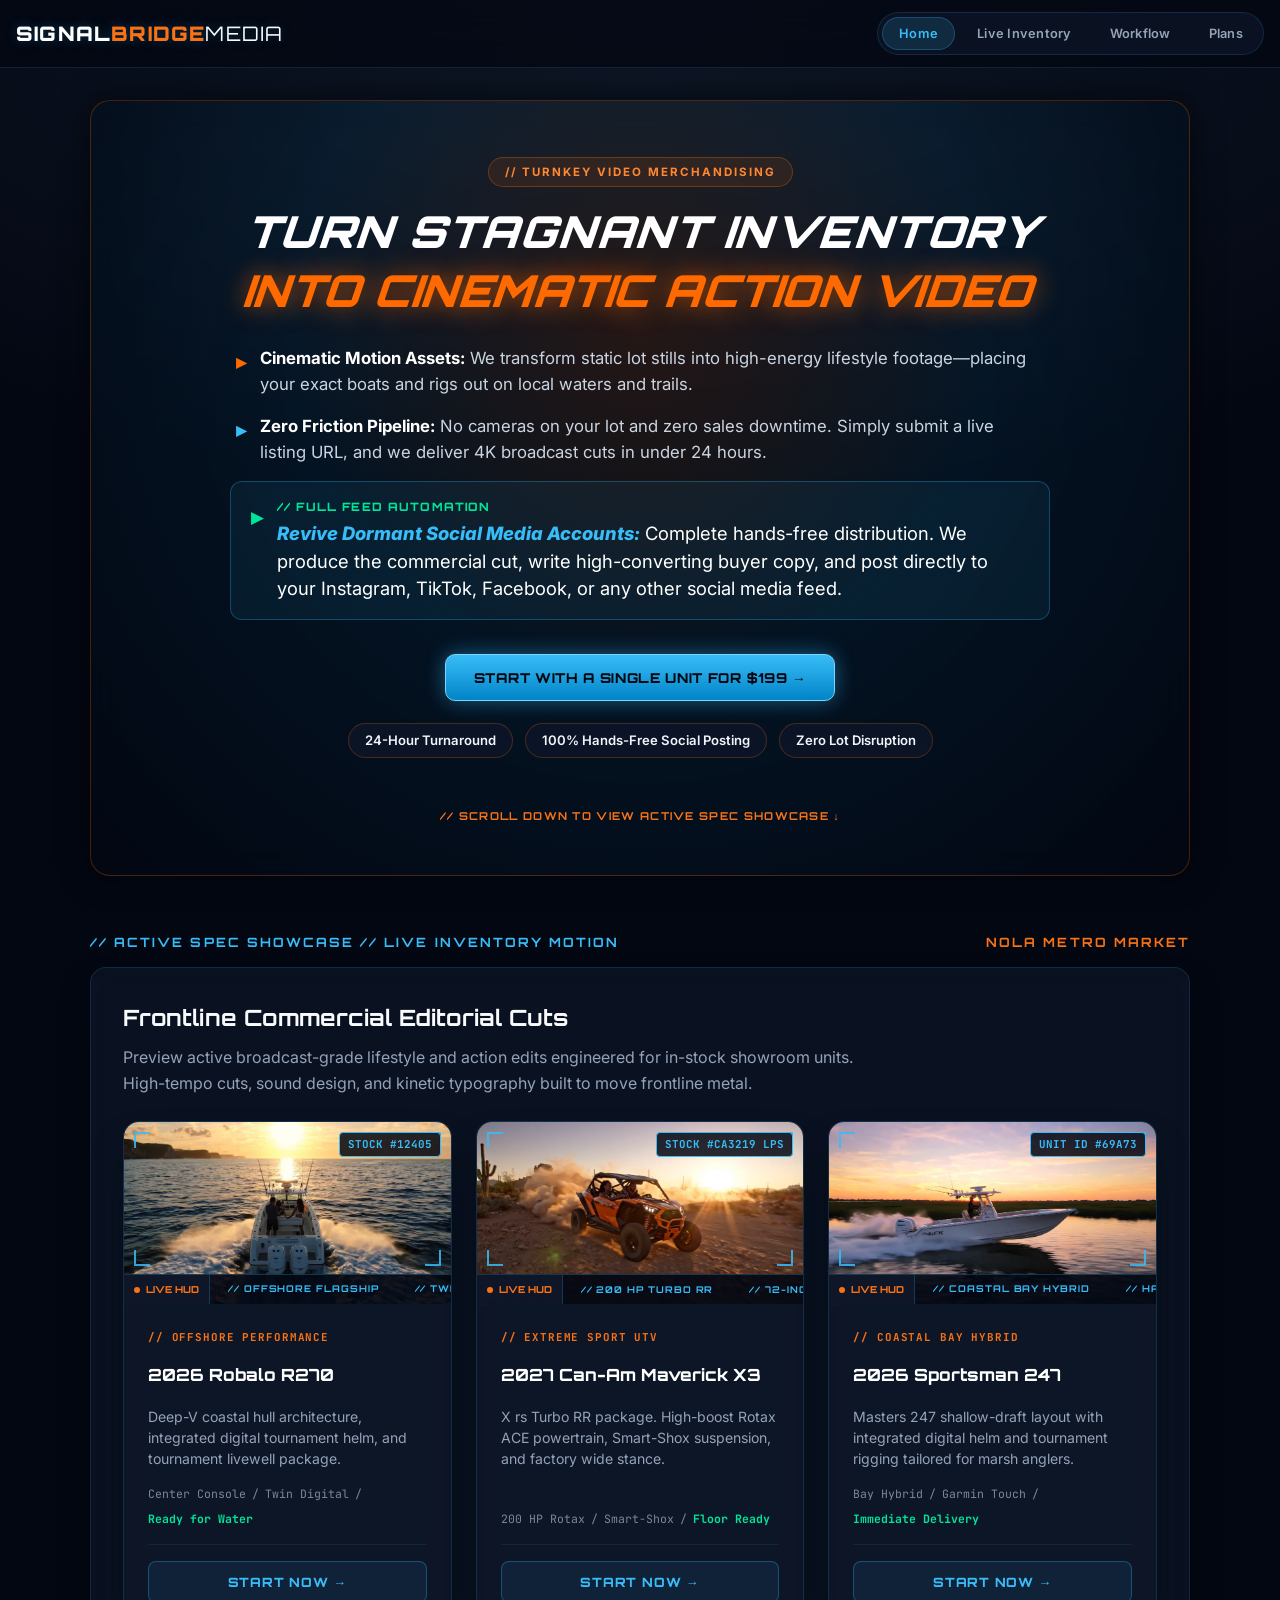
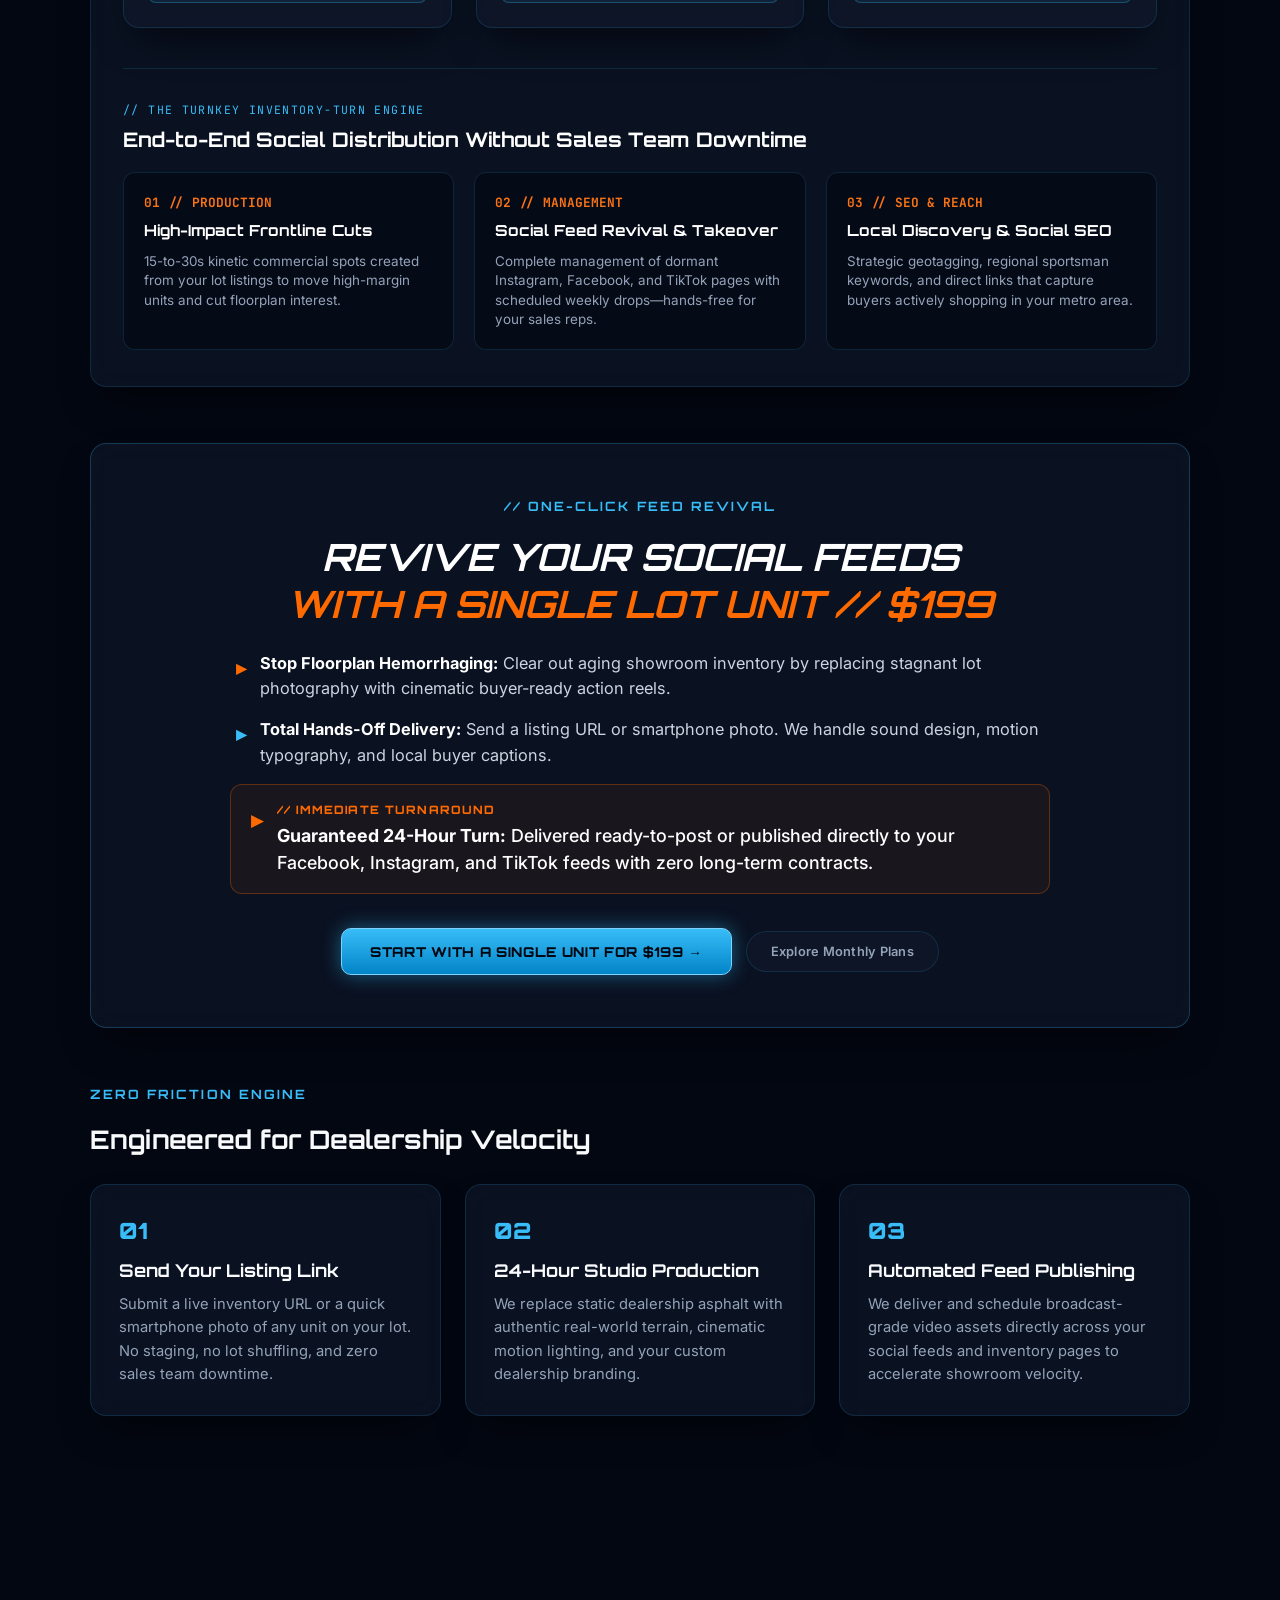
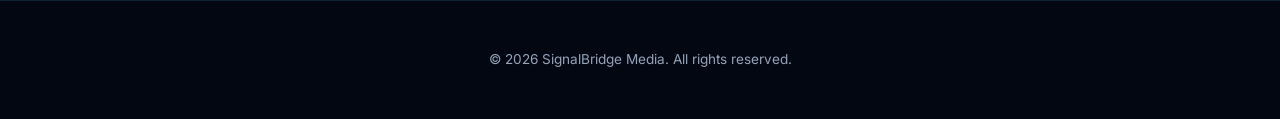
==== commit b01d2bac: "index.html" ====
--- a/index.html
+++ b/index.html
@@ -14,6 +14,13 @@
   <meta property="og:title" content="SignalBridge Media | Turn Stagnant Inventory Into Action Video">
   <meta property="og:description" content="Broadcast-grade 4K action commercials for powersports and marine dealerships. 24-hour turnaround, zero lot disruption. Test a single unit for $199.">
   <meta property="og:image" content="https://signalbridgemedia.com/assets/og-preview.jpg">
+
+  <!-- Twitter / X -->
+  <meta name="twitter:card" content="summary_large_image">
+  <meta name="twitter:url" content="https://signalbridgemedia.com/">
+  <meta name="twitter:title" content="SignalBridge Media | Dealership Video Merchandising">
+  <meta name="twitter:description" content="Convert stagnant lot units into 4K cinematic action videos in 24 hours. Zero lot downtime.">
+  <meta name="twitter:image" content="https://signalbridgemedia.com/assets/og-preview.jpg">
 
   <!-- Structured Data (JSON-LD Schema) -->
   <script type="application/ld+json">
@@ -306,6 +313,23 @@
       background: #000;
       overflow: hidden;
       border-bottom: 1px solid var(--line);
+    }
+
+    .video-poster-overlay {
+      position: absolute;
+      top: 0;
+      left: 0;
+      width: 100%;
+      height: 100%;
+      object-fit: cover;
+      z-index: 3;
+      transition: opacity 0.35s ease-in-out;
+      pointer-events: none;
+    }
+
+    .video-poster-overlay.is-hidden {
+      opacity: 0;
+      visibility: hidden;
     }
 
     .reticle-top-left, .reticle-bottom-right, .reticle-top-right, .reticle-bottom-left {
@@ -801,7 +825,7 @@
 
           <div class="spec-grid">
 
-            <!-- SLOT 1: BENT MARINE (Native Autoplay Trigger) -->
+            <!-- SLOT 1: BENT MARINE -->
             <article class="spec-card" id="slot-robalo">
               <div class="video-shell">
                 <div class="reticle-top-left"></div>
@@ -821,9 +845,9 @@
                   </div>
                 </div>
 
-                <!-- Native autoplay/muted/playsinline for instant iOS initiation -->
-                <video id="video-robalo" class="showcase-video" autoplay muted playsinline poster="poster-robalo-r270.jpg?v=3" preload="auto">
-                  <source src="spec-robalo-r270.mp4?v=3" type="video/mp4">
+                <img src="poster-robalo-r270.jpg?v=5" alt="Robalo R270" class="video-poster-overlay" id="poster-robalo">
+                <video id="video-robalo" class="showcase-video" autoplay muted playsinline preload="auto">
+                  <source src="https://pub-da7a6ccf230143998bba2709188649cb.r2.dev/spec-robalo-r270.mp4" type="video/mp4">
                   Your browser does not support HTML5 video.
                 </video>
               </div>
@@ -861,7 +885,9 @@
                   </div>
                 </div>
 
-                <video id="video-canam" class="showcase-video" muted playsinline poster="poster-canam-maverick.jpg?v=3" preload="none" data-src="spec-canam-maverick.mp4?v=3">
+                <img src="poster-canam-maverick.jpg?v=5" alt="Can-Am Maverick" class="video-poster-overlay" id="poster-canam">
+                <video id="video-canam" class="showcase-video" muted playsinline preload="auto">
+                  <source src="https://pub-da7a6ccf230143998bba2709188649cb.r2.dev/spec-canam-maverick.mp4" type="video/mp4">
                   Your browser does not support HTML5 video.
                 </video>
               </div>
@@ -899,7 +925,9 @@
                   </div>
                 </div>
 
-                <video id="video-sportsman" class="showcase-video" muted playsinline poster="poster-sportsman-247.jpg?v=3" preload="none" data-src="spec-sportsman-247.mp4?v=3">
+                <img src="poster-sportsman-247.jpg?v=5" alt="Sportsman 247" class="video-poster-overlay" id="poster-sportsman">
+                <video id="video-sportsman" class="showcase-video" muted playsinline preload="auto">
+                  <source src="https://pub-da7a6ccf230143998bba2709188649cb.r2.dev/spec-sportsman-247.mp4" type="video/mp4">
                   Your browser does not support HTML5 video.
                 </video>
               </div>
@@ -1151,91 +1179,84 @@
     }
 
     /* ==============================================================
-       MOBILE-FIRST RESILIENT VIDEO CAROUSEL ENGINE
+       NATIVE HARDWARE-SYNCED CAROUSEL RELAY ENGINE (ZERO-FLICKER)
     ============================================================== */
-    const sequenceOrder = ['video-robalo', 'video-canam', 'video-sportsman'];
+    const videoSlots = [
+      { videoId: 'video-robalo', posterId: 'poster-robalo' },
+      { videoId: 'video-canam', posterId: 'poster-canam' },
+      { videoId: 'video-sportsman', posterId: 'poster-sportsman' }
+    ];
+
     let currentIdx = 0;
     let sequenceActive = true;
-    const loadedSlots = { 'video-robalo': true };
-
-    function ensureSourceMounted(videoEl) {
-      if (!videoEl || loadedSlots[videoEl.id]) return;
-      if (videoEl.dataset.src) {
-        const src = document.createElement('source');
-        src.src = videoEl.dataset.src;
-        src.type = 'video/mp4';
-        videoEl.appendChild(src);
-        videoEl.load();
-        loadedSlots[videoEl.id] = true;
-      }
+
+    function showPoster(posterId) {
+      const img = document.getElementById(posterId);
+      if (img) img.classList.remove('is-hidden');
+    }
+
+    function hidePoster(posterId) {
+      const img = document.getElementById(posterId);
+      if (img) img.classList.add('is-hidden');
     }
 
     function transitionToNext(nextIndex) {
       if (!sequenceActive) return;
 
-      currentIdx = nextIndex % sequenceOrder.length;
-      const targetId = sequenceOrder[currentIdx];
-      const targetVideo = document.getElementById(targetId);
-
-      // Mount next video's data source if not mounted yet
-      ensureSourceMounted(targetVideo);
-
-      // Stop and reset all other videos
-      sequenceOrder.forEach((id, i) => {
+      currentIdx = nextIndex % videoSlots.length;
+      const currentSlot = videoSlots[currentIdx];
+      const targetVideo = document.getElementById(currentSlot.videoId);
+
+      // Reset inactive slots cleanly and restore their overlay thumbnails
+      videoSlots.forEach((slot, i) => {
         if (i !== currentIdx) {
-          const v = document.getElementById(id);
+          const v = document.getElementById(slot.videoId);
           if (v) {
             v.pause();
             try { v.currentTime = 0; } catch(e) {}
           }
+          showPoster(slot.posterId);
         }
       });
 
       if (targetVideo) {
         targetVideo.muted = true;
-        targetVideo.currentTime = 0;
+        try { targetVideo.currentTime = 0; } catch(e) {}
         const p = targetVideo.play();
         if (p !== undefined) {
           p.catch(() => {
-            // If iOS halts, unlock on first user scroll or touch
-            const unlock = () => {
+            const unlockUser = () => {
               if (sequenceActive) targetVideo.play();
-              window.removeEventListener('touchstart', unlock);
-              window.removeEventListener('scroll', unlock);
+              window.removeEventListener('click', unlockUser);
+              window.removeEventListener('touchstart', unlockUser);
             };
-            window.addEventListener('touchstart', unlock, { once: true, passive: true });
-            window.addEventListener('scroll', unlock, { once: true, passive: true });
+            window.addEventListener('click', unlockUser, { once: true });
+            window.addEventListener('touchstart', unlockUser, { once: true });
           });
         }
       }
     }
 
-    sequenceOrder.forEach((id, idx) => {
-      const v = document.getElementById(id);
+    videoSlots.forEach((slot, idx) => {
+      const v = document.getElementById(slot.videoId);
       if (v) {
         v.muted = true;
 
-        // Predictive buffer: Preload next clip 2.5s before current ends
-        v.addEventListener('timeupdate', () => {
-          if (v.currentTime > 2.5) {
-            const nextVid = document.getElementById(sequenceOrder[(idx + 1) % sequenceOrder.length]);
-            ensureSourceMounted(nextVid);
-          }
+        // Hide overlay only when frame rendering actually begins
+        v.addEventListener('playing', () => {
+          hidePoster(slot.posterId);
         });
 
-        // Trigger baton pass on video completion
         v.addEventListener('ended', () => {
           transitionToNext(idx + 1);
         });
 
-        // Pause loop if user intentionally taps to inspect
         v.addEventListener('click', () => {
           sequenceActive = false;
         });
       }
     });
 
-    // Form logic
     let initialFormHTML = null;
     function openRequestForm(packageName, defaultUnit) {
       const reqHeader = document.getElementById('request-header');
@@ -1305,16 +1326,22 @@
       if (container) initialFormHTML = container.innerHTML;
       attachFormSubmitListener();
 
-      // Mobile Safari hardware kickstart: If Slot 1 doesn't autoplay naturally, start it on first touch
+      // Launch Slot 1 playback
       const firstVid = document.getElementById('video-robalo');
-      if (firstVid && firstVid.paused) {
-        const startTouch = () => {
-          firstVid.play().catch(() => {});
-          window.removeEventListener('touchstart', startTouch);
-          window.removeEventListener('scroll', startTouch);
-        };
-        window.addEventListener('touchstart', startTouch, { once: true, passive: true });
-        window.addEventListener('scroll', startTouch, { once: true, passive: true });
+      if (firstVid) {
+        firstVid.muted = true;
+        const p = firstVid.play();
+        if (p !== undefined) {
+          p.catch(() => {
+            const kickstart = () => {
+              firstVid.play();
+              window.removeEventListener('click', kickstart);
+              window.removeEventListener('touchstart', kickstart);
+            };
+            window.addEventListener('click', kickstart, { once: true });
+            window.addEventListener('touchstart', kickstart, { once: true });
+          });
+        }
       }
     });
 
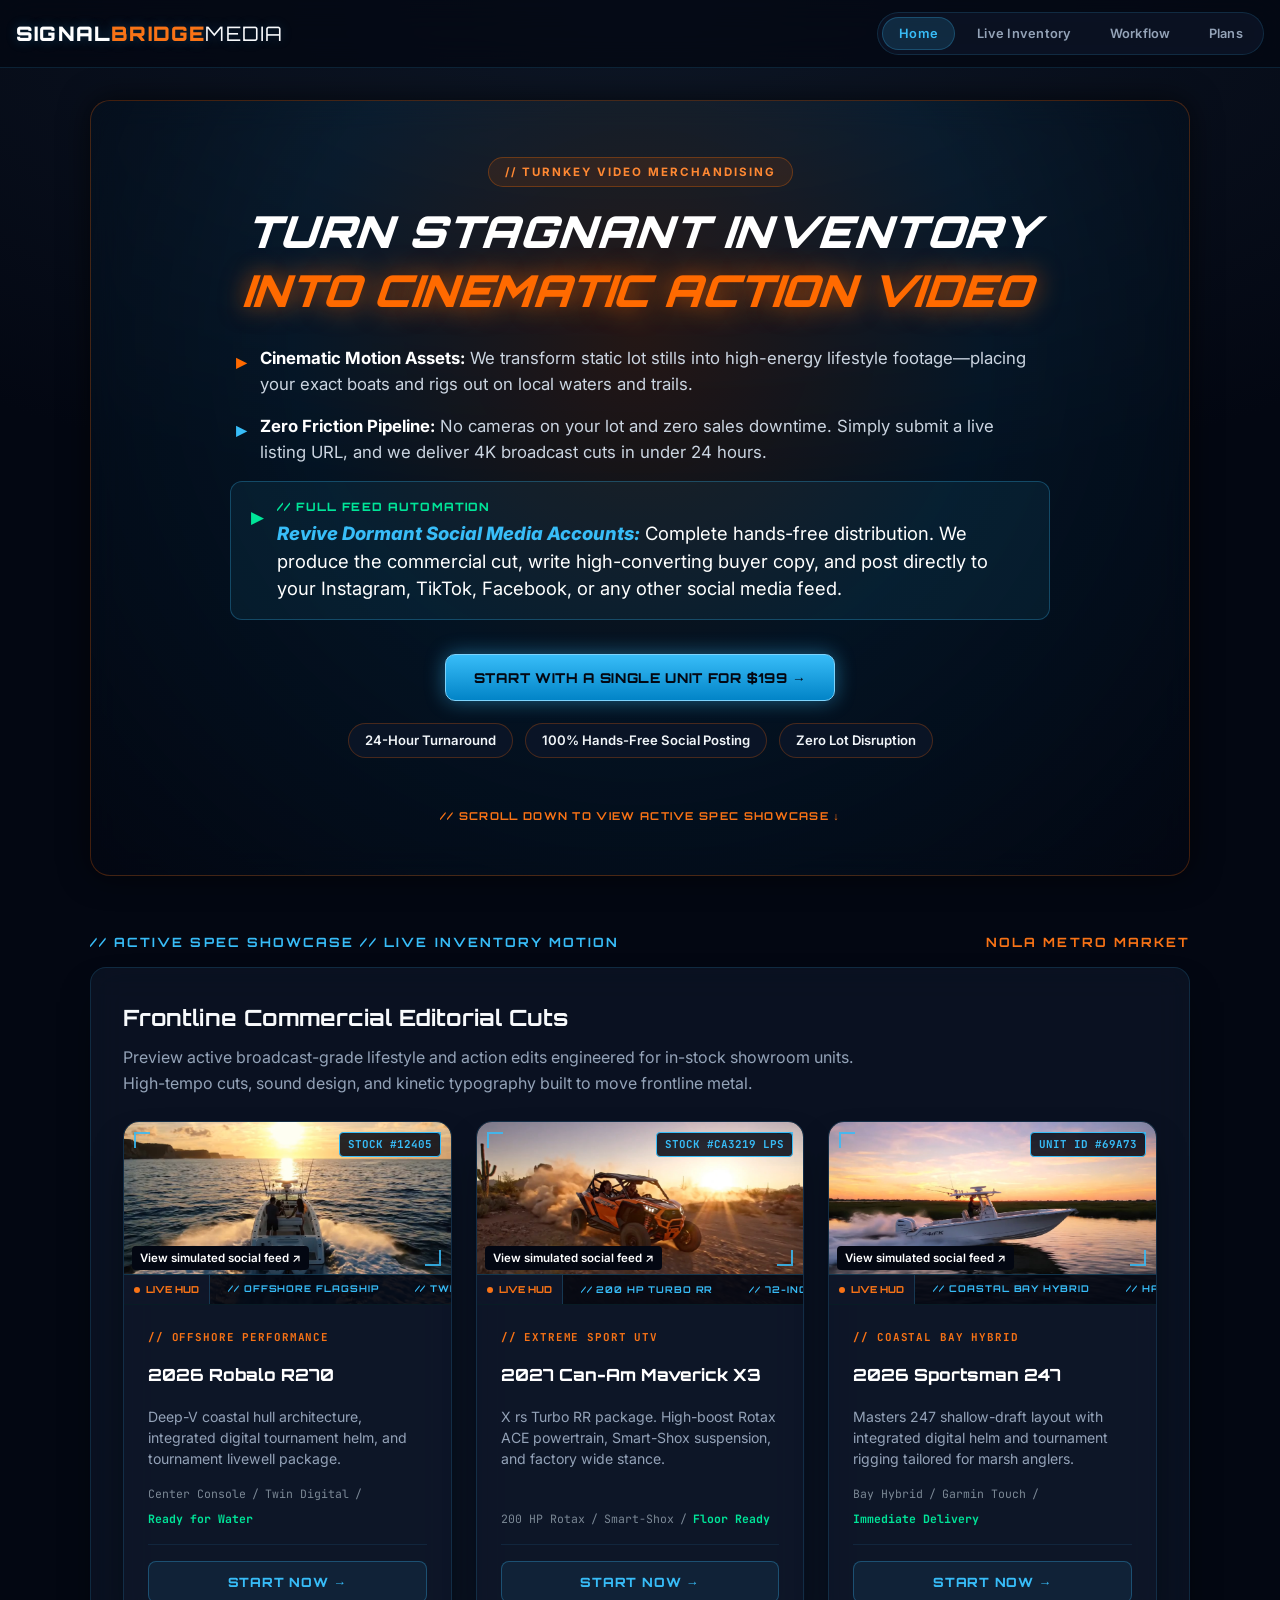
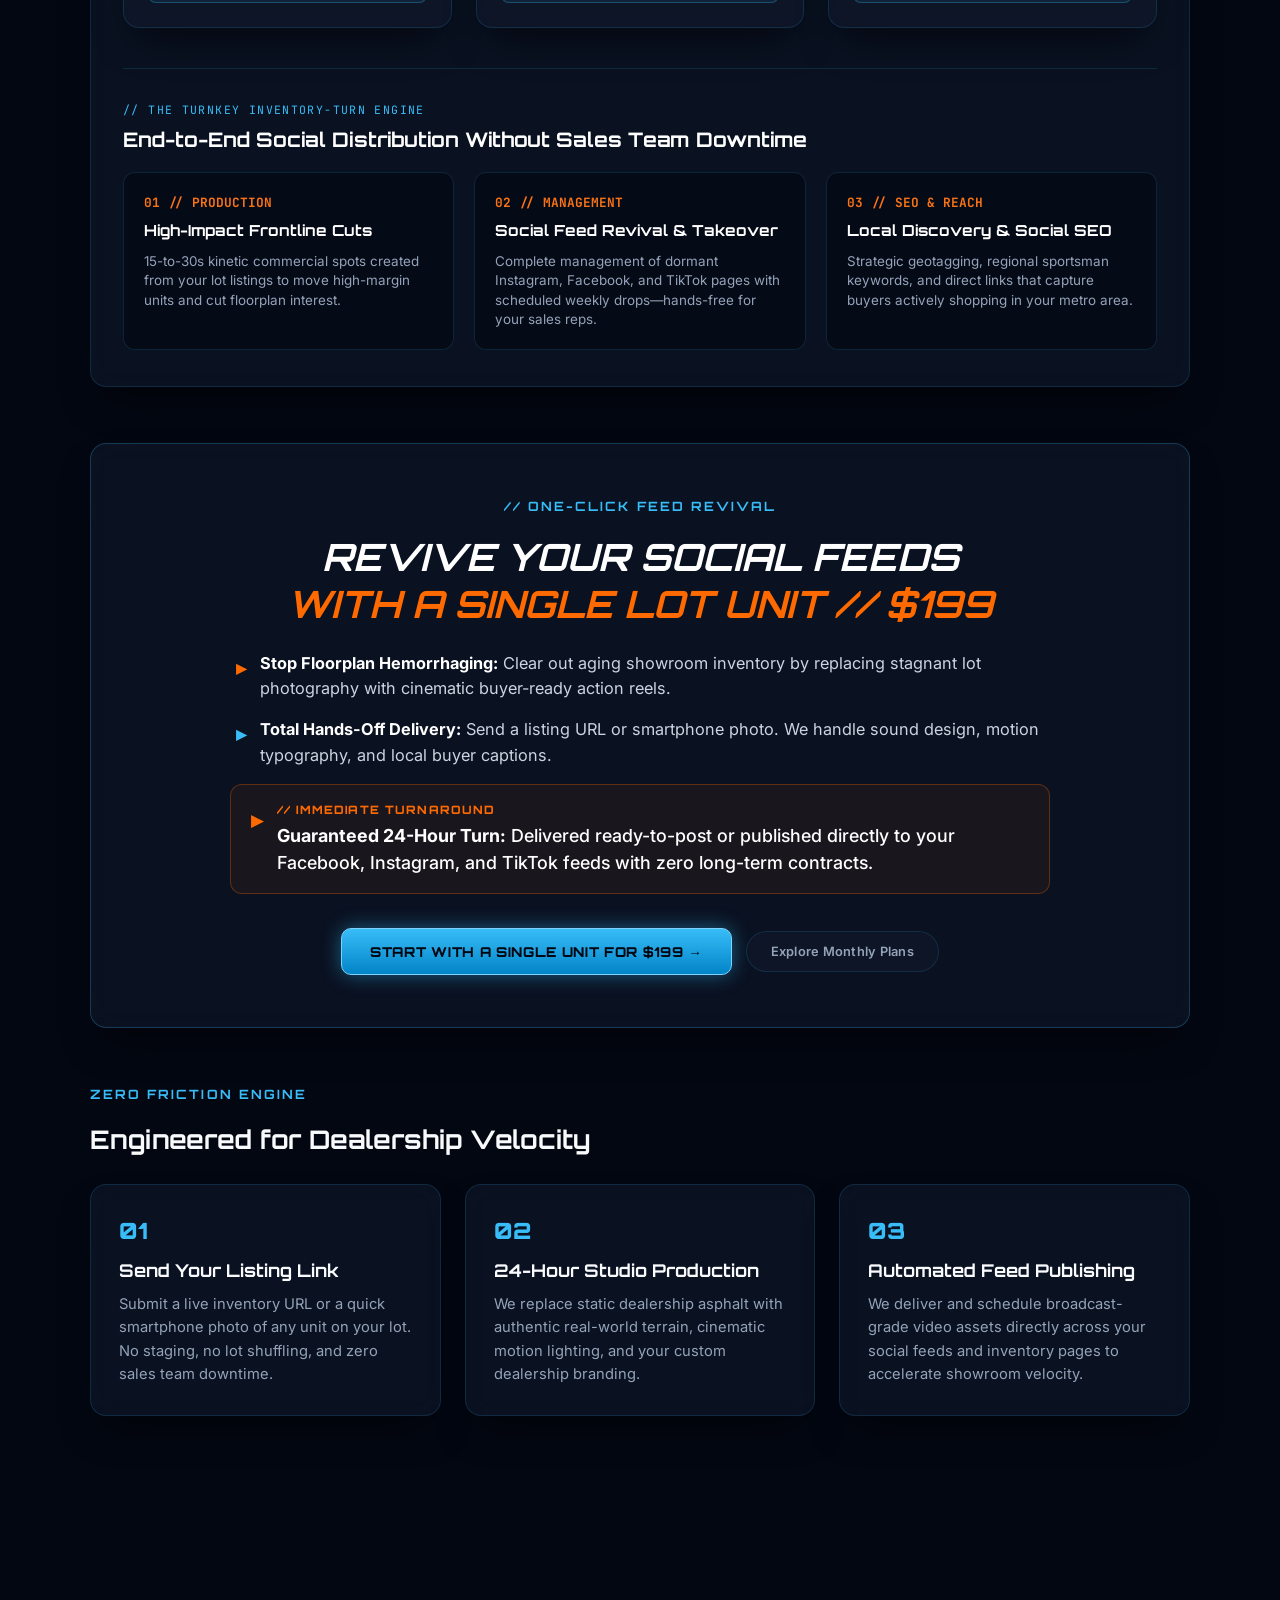
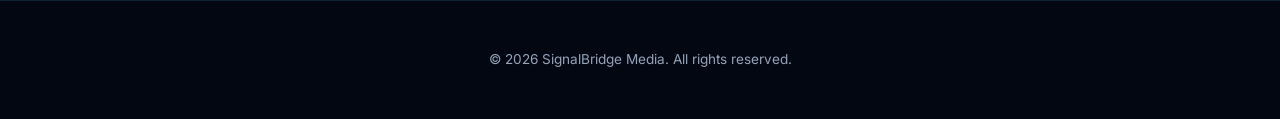
==== commit f0c0ab0b: "Add personalized inventory demonstrations and simulated social feed" ====
--- a/index.html
+++ b/index.html
@@ -305,6 +305,10 @@
       flex-direction: column;
       box-shadow: var(--shadow);
     }
+
+    .showcase-preview-link { display: block; text-decoration: none; }
+    .showcase-preview-link::after { content: "View simulated social feed ↗"; position: absolute; left: 8px; bottom: 34px; z-index: 7; padding: 5px 8px; border-radius: 4px; background: #030712; color: #fff; font: 600 0.72rem Inter, sans-serif; }
+    .showcase-preview-link:focus-visible { outline: 3px solid var(--accent2); outline-offset: 4px; }
 
     .video-shell {
       position: relative;
@@ -827,7 +831,7 @@
 
             <!-- SLOT 1: BENT MARINE -->
             <article class="spec-card" id="slot-robalo">
-              <div class="video-shell">
+              <a class="video-shell showcase-preview-link" href="preview.html?inventory=robalo-r270" aria-label="Open simulated social feed for robalo r270">
                 <div class="reticle-top-left"></div>
                 <div class="reticle-top-right"></div>
                 <div class="reticle-bottom-left"></div>
@@ -850,7 +854,7 @@
                   <source src="https://pub-da7a6ccf230143998bba2709188649cb.r2.dev/spec-robalo-r270.mp4" type="video/mp4">
                   Your browser does not support HTML5 video.
                 </video>
-              </div>
+              </a>
 
               <div class="spec-card-body">
                 <div class="spec-meta-tag">// OFFSHORE PERFORMANCE</div>
@@ -867,7 +871,7 @@
 
             <!-- SLOT 2: NEW ORLEANS POWERSPORTS -->
             <article class="spec-card" id="slot-canam">
-              <div class="video-shell">
+              <a class="video-shell showcase-preview-link" href="preview.html?inventory=canam-maverick" aria-label="Open simulated social feed for canam maverick">
                 <div class="reticle-top-left"></div>
                 <div class="reticle-top-right"></div>
                 <div class="reticle-bottom-left"></div>
@@ -890,7 +894,7 @@
                   <source src="https://pub-da7a6ccf230143998bba2709188649cb.r2.dev/spec-canam-maverick.mp4" type="video/mp4">
                   Your browser does not support HTML5 video.
                 </video>
-              </div>
+              </a>
 
               <div class="spec-card-body">
                 <div class="spec-meta-tag">// EXTREME SPORT UTV</div>
@@ -907,7 +911,7 @@
 
             <!-- SLOT 3: BOAT STUF -->
             <article class="spec-card" id="slot-sportsman">
-              <div class="video-shell">
+              <a class="video-shell showcase-preview-link" href="preview.html?inventory=sportsman-247" aria-label="Open simulated social feed for sportsman 247">
                 <div class="reticle-top-left"></div>
                 <div class="reticle-top-right"></div>
                 <div class="reticle-bottom-left"></div>
@@ -930,7 +934,7 @@
                   <source src="https://pub-da7a6ccf230143998bba2709188649cb.r2.dev/spec-sportsman-247.mp4" type="video/mp4">
                   Your browser does not support HTML5 video.
                 </video>
-              </div>
+              </a>
 
               <div class="spec-card-body">
                 <div class="spec-meta-tag">// COASTAL BAY HYBRID</div>
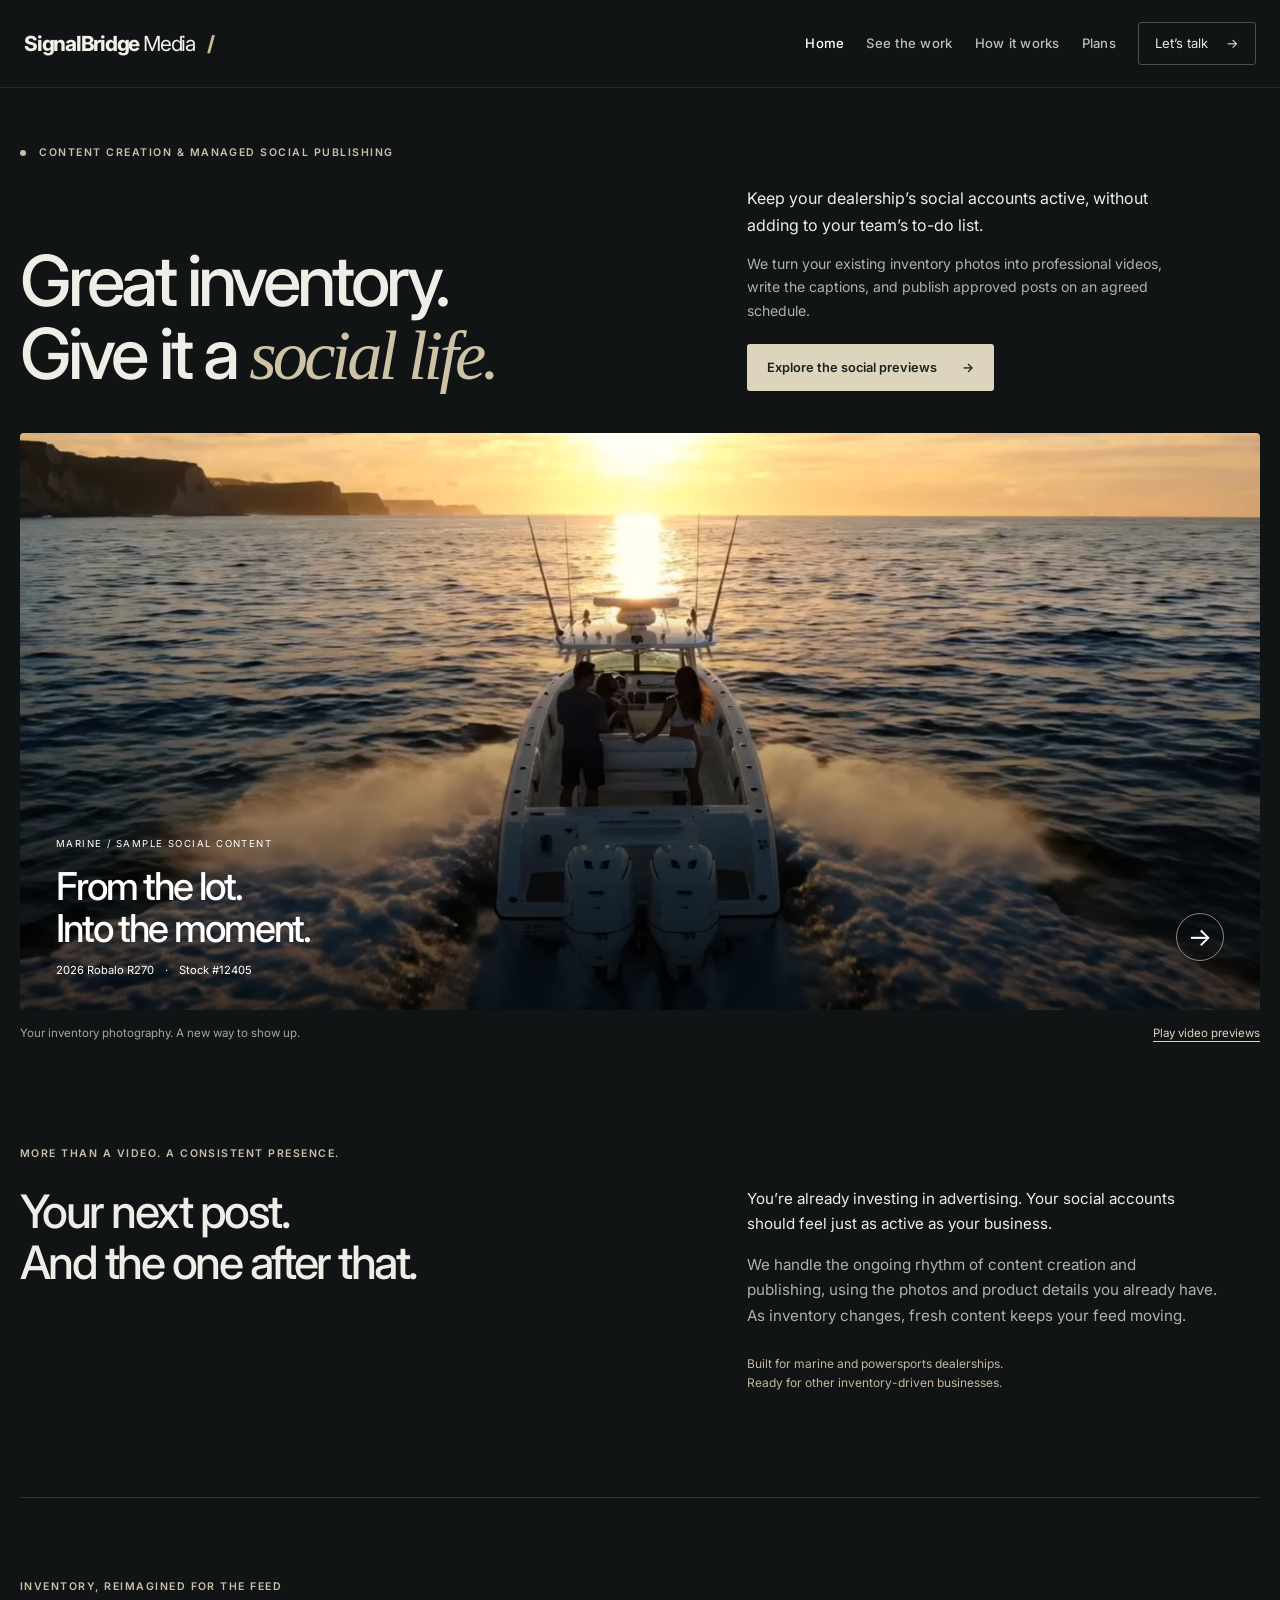
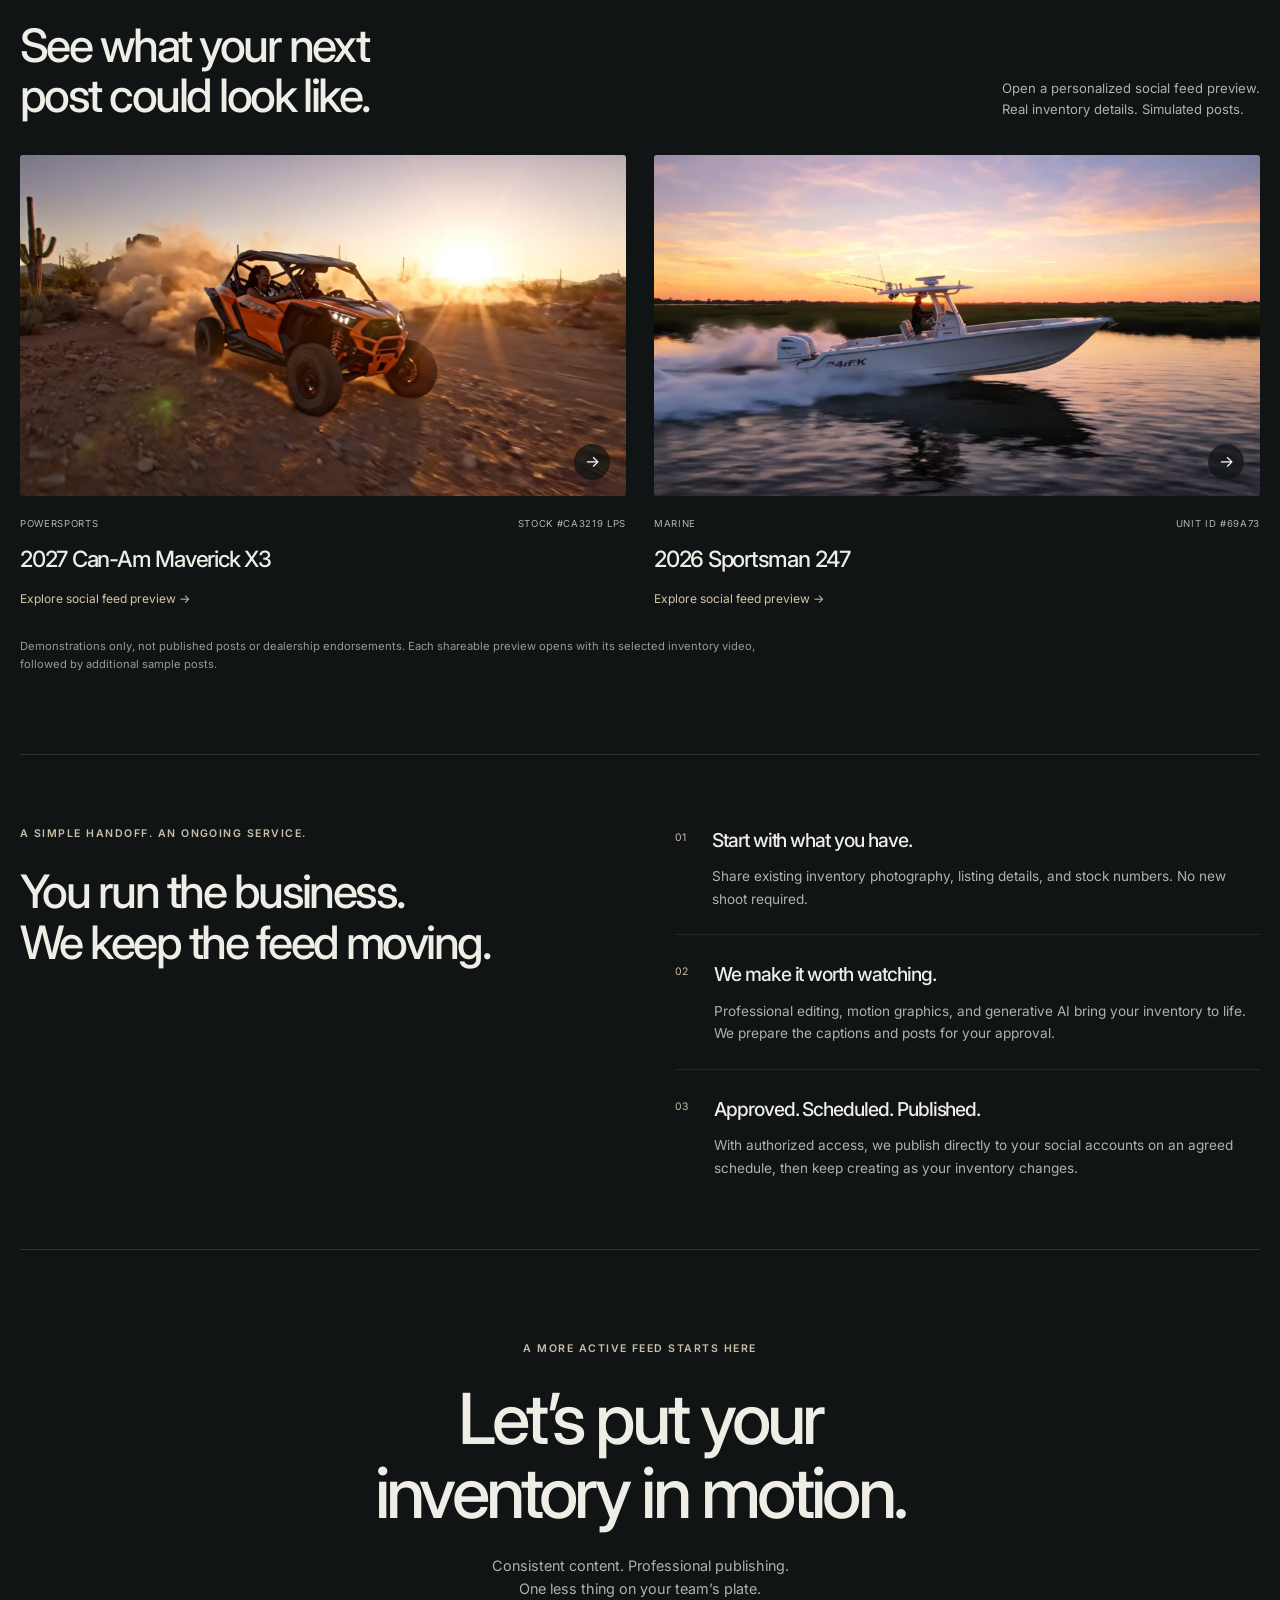
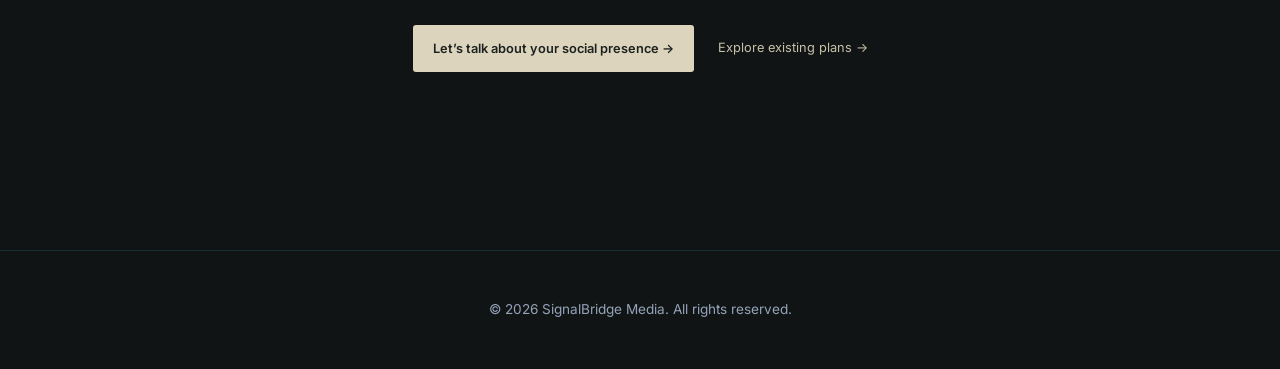
==== commit 7f3b2216: "Redesign homepage for managed dealership social publishing" ====
--- a/index.html
+++ b/index.html
@@ -3,8 +3,8 @@
 <head>
   <meta charset="UTF-8">
   <meta name="viewport" content="width=device-width, initial-scale=1.0, maximum-scale=5.0">
-  <title>SignalBridge Media | Dealership Video Merchandising &amp; Inventory Velocity</title>
-  <meta name="description" content="Turn static powersports and marine inventory listings into broadcast-grade cinematic action commercials within 24 hours. Hands-free social feeds. Zero lot disruption.">
+  <title>SignalBridge Media | Managed Social Content for Dealerships</title>
+  <meta name="description" content="Keep dealership social accounts active. SignalBridge Media creates videos from existing inventory photos, writes captions, and publishes approved content on an agreed schedule.">
   <meta name="keywords" content="dealership video marketing, powersports merchandising, marine dealer video ads, boat inventory videos, ATV UTV marketing, aged inventory velocity">
   <link rel="canonical" href="https://signalbridgemedia.com/">
 
@@ -307,7 +307,7 @@
     }
 
     .showcase-preview-link { display: block; text-decoration: none; }
-    .showcase-preview-link::after { content: "View simulated social feed ↗"; position: absolute; left: 8px; bottom: 34px; z-index: 7; padding: 5px 8px; border-radius: 4px; background: #030712; color: #fff; font: 600 0.72rem Inter, sans-serif; }
+    .showcase-preview-link::after { content: "View simulated social feed →"; position: absolute; left: 8px; bottom: 34px; z-index: 7; padding: 5px 8px; border-radius: 4px; background: #030712; color: #fff; font: 600 0.72rem Inter, sans-serif; }
     .showcase-preview-link:focus-visible { outline: 3px solid var(--accent2); outline-offset: 4px; }
 
     .video-shell {
@@ -753,292 +753,62 @@
       .spec-grid { grid-template-columns: 1fr; }
     }
   </style>
+  <link rel="stylesheet" href="homepage.css">
+  <script src="homepage.js" defer></script>
 </head>
 <body>
 
-  <header>
-    <a onclick="showView('home')" class="logo">Signal<span>Bridge</span><span class="logo-media">Media</span></a>
-
-    <nav class="header-nav">
-      <button onclick="showView('home')" id="nav-home" class="nav-btn active">Home</button>
-      <button onclick="scrollToInventory()" id="nav-inventory" class="nav-btn">Live Inventory</button>
-      <button onclick="scrollToWorkflow()" id="nav-workflow" class="nav-btn">Workflow</button>
-      <button onclick="showView('plans')" id="nav-plans" class="nav-btn">Plans</button>
+  <a class="home-skip" href="#main-content">Skip to content</a>
+  <header class="site-navigation">
+    <a href="#home" onclick="showView('home'); return false" class="wordmark" aria-label="SignalBridge Media home">SignalBridge<span>Media</span><i aria-hidden="true">/</i></a>
+    <button class="menu-toggle" aria-expanded="false" aria-controls="primary-navigation">Menu <span aria-hidden="true">+</span></button>
+    <nav class="header-nav" id="primary-navigation" aria-label="Main navigation">
+      <a href="#home" onclick="showView('home'); return false" id="nav-home" class="nav-btn active">Home</a>
+      <a href="#inventory" onclick="scrollToInventory(); return false" id="nav-inventory" class="nav-btn">See the work</a>
+      <a href="#workflow" onclick="scrollToWorkflow(); return false" id="nav-workflow" class="nav-btn">How it works</a>
+      <a href="#plans" onclick="showView('plans'); return false" id="nav-plans" class="nav-btn">Plans</a>
+      <a class="nav-contact" href="mailto:rob@signalbridgemedia.com">Let’s talk <span aria-hidden="true">→</span></a>
     </nav>
   </header>
 
-  <main>
-    <!-- VIEW 1: HOME PAGE -->
+  <main id="main-content" tabindex="-1">
+    <!-- Homepage redesign. Plans and intake remain unchanged. -->
     <div id="view-home" class="page-view active">
-      <section class="hero">
-        <div style="display: inline-flex; align-items: center; gap: 8px; font-size: 0.72rem; letter-spacing: 2px; text-transform: uppercase; color: #ff8833; background: rgba(255, 106, 0, 0.1); border: 1px solid rgba(255, 106, 0, 0.3); border-radius: 9999px; padding: 5px 16px; margin-bottom: 20px; font-weight: 700;">// TURNKEY VIDEO MERCHANDISING</div>
-        
-        <h1 class="hero-title">
-          <span class="hero-title-line-1">TURN STAGNANT INVENTORY</span>
-          <span class="hero-title-line-2"><span class="glow-orange">INTO CINEMATIC ACTION VIDEO</span></span>
-        </h1>
-        
-        <div style="display: flex; flex-direction: column; gap: 16px; text-align: left; max-width: 820px; margin: 0 auto 34px auto; width: 100%;">
-          <div style="display: flex; align-items: flex-start; gap: 14px; font-size: 1.05rem; color: #cbd5e1; line-height: 1.55; padding: 0 6px;">
-            <span style="color: #ff6a00; font-weight: 900; font-size: 1.25rem; flex-shrink: 0; margin-top: 2px;">▸</span>
-            <span><strong style="color: #ffffff;">Cinematic Motion Assets:</strong> We transform static lot stills into high-energy lifestyle footage—placing your exact boats and rigs out on local waters and trails.</span>
-          </div>
-          
-          <div style="display: flex; align-items: flex-start; gap: 14px; font-size: 1.05rem; color: #cbd5e1; line-height: 1.55; padding: 0 6px;">
-            <span style="color: #38bdf8; font-weight: 900; font-size: 1.25rem; flex-shrink: 0; margin-top: 2px;">▸</span>
-            <span><strong style="color: #ffffff;">Zero Friction Pipeline:</strong> No cameras on your lot and zero sales downtime. Simply submit a live listing URL, and we deliver 4K broadcast cuts in under 24 hours.</span>
-          </div>
-
-          <div style="display: flex; align-items: flex-start; gap: 14px; background: rgba(56, 189, 248, 0.07); border: 1px solid rgba(56, 189, 248, 0.28); border-radius: 12px; padding: 16px 20px;">
-            <span style="color: #00e599; font-weight: 900; font-size: 1.45rem; flex-shrink: 0; margin-top: 1px;">▸</span>
-            <div style="display: flex; flex-direction: column; gap: 4px;">
-              <span style="font-family: 'Orbitron', sans-serif; font-size: 0.72rem; font-weight: 800; color: #00e599; letter-spacing: 0.1em; text-transform: uppercase;">// FULL FEED AUTOMATION</span>
-              <span style="font-size: 1.15rem; color: #ffffff; line-height: 1.5;">
-                <strong style="font-style: italic; font-weight: 800; color: #38bdf8;">Revive Dormant Social Media Accounts:</strong> Complete hands-free distribution. We produce the commercial cut, write high-converting buyer copy, and post directly to your Instagram, TikTok, Facebook, or any other social media feed.
-              </span>
-            </div>
-          </div>
-        </div>
-
-        <button onclick="openRequestForm('Start With a Single Unit for $199')" class="cta-button">START WITH A SINGLE UNIT FOR $199 &rarr;</button>
-        
-        <div class="hero-pills">
-          <div class="hero-pill">24-Hour Turnaround</div>
-          <div class="hero-pill">100% Hands-Free Social Posting</div>
-          <div class="hero-pill">Zero Lot Disruption</div>
-        </div>
-
-        <br>
-        <span onclick="scrollToInventory()" class="hero-scroll-notice">// SCROLL DOWN TO VIEW ACTIVE SPEC SHOWCASE &darr;</span>
-      </section>
-
-      <!-- ACTIVE 3-SLOT SPEC SHOWCASE -->
-      <section class="section" id="inventory">
-        <div class="section-title">
-          <span>// ACTIVE SPEC SHOWCASE // LIVE INVENTORY MOTION</span>
-          <span style="color: var(--accent2);">NOLA METRO MARKET</span>
-        </div>
-        
-        <div class="card" style="padding-bottom: 36px;">
-          <h2 style="font-family: 'Orbitron', sans-serif; font-weight: 700; margin-top:0; font-size: 1.4rem; margin-bottom: 10px; color: var(--text);">
-            Frontline Commercial Editorial Cuts
-          </h2>
-          <p style="color: var(--muted); margin-bottom: 24px; max-width: 760px;">
-            Preview active broadcast-grade lifestyle and action edits engineered for in-stock showroom units. High-tempo cuts, sound design, and kinetic typography built to move frontline metal.
-          </p>
-
-          <div class="spec-grid">
-
-            <!-- SLOT 1: BENT MARINE -->
-            <article class="spec-card" id="slot-robalo">
-              <a class="video-shell showcase-preview-link" href="preview.html?inventory=robalo-r270" aria-label="Open simulated social feed for robalo r270">
-                <div class="reticle-top-left"></div>
-                <div class="reticle-top-right"></div>
-                <div class="reticle-bottom-left"></div>
-                <div class="reticle-bottom-right"></div>
-                <div class="video-scanlines"></div>
-                <div class="video-stock-badge">STOCK #12405</div>
-                
-                <div class="hud-ticker-wrap">
-                  <div class="hud-status-badge"><span class="rec-dot"></span> LIVE HUD</div>
-                  <div class="hud-ticker-track">
-                    <span class="hud-ticker-item">// OFFSHORE FLAGSHIP</span>
-                    <span class="hud-ticker-item">// TWIN YAMAHA POWER</span>
-                    <span class="hud-ticker-item">// TOURNAMENT HELM</span>
-                    <span class="hud-ticker-item">// 4K RENDER READY</span>
-                  </div>
-                </div>
-
-                <img src="poster-robalo-r270.jpg?v=5" alt="Robalo R270" class="video-poster-overlay" id="poster-robalo">
-                <video id="video-robalo" class="showcase-video" autoplay muted playsinline preload="auto">
-                  <source src="https://pub-da7a6ccf230143998bba2709188649cb.r2.dev/spec-robalo-r270.mp4" type="video/mp4">
-                  Your browser does not support HTML5 video.
-                </video>
-              </a>
-
-              <div class="spec-card-body">
-                <div class="spec-meta-tag">// OFFSHORE PERFORMANCE</div>
-                <h3 class="spec-card-title">2026 Robalo R270</h3>
-                <p class="spec-card-desc">Deep-V coastal hull architecture, integrated digital tournament helm, and tournament livewell package.</p>
-                
-                <div class="spec-pill-specs">
-                  <span>Center Console</span><span>/</span><span>Twin Digital</span><span>/</span><span class="spec-hi">Ready for Water</span>
-                </div>
-
-                <button onclick="showView('plans')" class="claim-action-btn">START NOW &rarr;</button>
-              </div>
-            </article>
-
-            <!-- SLOT 2: NEW ORLEANS POWERSPORTS -->
-            <article class="spec-card" id="slot-canam">
-              <a class="video-shell showcase-preview-link" href="preview.html?inventory=canam-maverick" aria-label="Open simulated social feed for canam maverick">
-                <div class="reticle-top-left"></div>
-                <div class="reticle-top-right"></div>
-                <div class="reticle-bottom-left"></div>
-                <div class="reticle-bottom-right"></div>
-                <div class="video-scanlines"></div>
-                <div class="video-stock-badge">STOCK #CA3219 LPS</div>
-                
-                <div class="hud-ticker-wrap">
-                  <div class="hud-status-badge"><span class="rec-dot"></span> LIVE HUD</div>
-                  <div class="hud-ticker-track">
-                    <span class="hud-ticker-item">// 200 HP TURBO RR</span>
-                    <span class="hud-ticker-item">// 72-INCH STANCE</span>
-                    <span class="hud-ticker-item">// SMART-SHOX ACTIVE</span>
-                    <span class="hud-ticker-item">// 4K RENDER READY</span>
-                  </div>
-                </div>
-
-                <img src="poster-canam-maverick.jpg?v=5" alt="Can-Am Maverick" class="video-poster-overlay" id="poster-canam">
-                <video id="video-canam" class="showcase-video" muted playsinline preload="auto">
-                  <source src="https://pub-da7a6ccf230143998bba2709188649cb.r2.dev/spec-canam-maverick.mp4" type="video/mp4">
-                  Your browser does not support HTML5 video.
-                </video>
-              </a>
-
-              <div class="spec-card-body">
-                <div class="spec-meta-tag">// EXTREME SPORT UTV</div>
-                <h3 class="spec-card-title">2027 Can-Am Maverick X3</h3>
-                <p class="spec-card-desc">X rs Turbo RR package. High-boost Rotax ACE powertrain, Smart-Shox suspension, and factory wide stance.</p>
-                
-                <div class="spec-pill-specs">
-                  <span>200 HP Rotax</span><span>/</span><span>Smart-Shox</span><span>/</span><span class="spec-hi">Floor Ready</span>
-                </div>
-
-                <button onclick="showView('plans')" class="claim-action-btn">START NOW &rarr;</button>
-              </div>
-            </article>
-
-            <!-- SLOT 3: BOAT STUF -->
-            <article class="spec-card" id="slot-sportsman">
-              <a class="video-shell showcase-preview-link" href="preview.html?inventory=sportsman-247" aria-label="Open simulated social feed for sportsman 247">
-                <div class="reticle-top-left"></div>
-                <div class="reticle-top-right"></div>
-                <div class="reticle-bottom-left"></div>
-                <div class="reticle-bottom-right"></div>
-                <div class="video-scanlines"></div>
-                <div class="video-stock-badge">UNIT ID #69A73</div>
-                
-                <div class="hud-ticker-wrap">
-                  <div class="hud-status-badge"><span class="rec-dot"></span> LIVE HUD</div>
-                  <div class="hud-ticker-track">
-                    <span class="hud-ticker-item">// COASTAL BAY HYBRID</span>
-                    <span class="hud-ticker-item">// HALF-TOWER READY</span>
-                    <span class="hud-ticker-item">// DUAL LIVEWELLS</span>
-                    <span class="hud-ticker-item">// 4K RENDER READY</span>
-                  </div>
-                </div>
-
-                <img src="poster-sportsman-247.jpg?v=5" alt="Sportsman 247" class="video-poster-overlay" id="poster-sportsman">
-                <video id="video-sportsman" class="showcase-video" muted playsinline preload="auto">
-                  <source src="https://pub-da7a6ccf230143998bba2709188649cb.r2.dev/spec-sportsman-247.mp4" type="video/mp4">
-                  Your browser does not support HTML5 video.
-                </video>
-              </a>
-
-              <div class="spec-card-body">
-                <div class="spec-meta-tag">// COASTAL BAY HYBRID</div>
-                <h3 class="spec-card-title">2026 Sportsman 247</h3>
-                <p class="spec-card-desc">Masters 247 shallow-draft layout with integrated digital helm and tournament rigging tailored for marsh anglers.</p>
-                
-                <div class="spec-pill-specs">
-                  <span>Bay Hybrid</span><span>/</span><span>Garmin Touch</span><span>/</span><span class="spec-hi">Immediate Delivery</span>
-                </div>
-
-                <button onclick="showView('plans')" class="claim-action-btn">START NOW &rarr;</button>
-              </div>
-            </article>
-
-          </div>
-
-          <!-- Turnkey Capabilities -->
-          <div class="turnkey-system-strip">
-            <div style="font-family: 'JetBrains Mono', monospace; font-size: 0.72rem; color: var(--accent); letter-spacing: 0.12em; text-transform: uppercase;">
-              // THE TURNKEY INVENTORY-TURN ENGINE
-            </div>
-            <h3 style="font-family: 'Orbitron', sans-serif; font-size: 1.25rem; color: #ffffff; margin-top: 4px;">
-              End-to-End Social Distribution Without Sales Team Downtime
-            </h3>
-
-            <div class="turnkey-pillars">
-              <div class="turnkey-pillar-box">
-                <div class="num">01 // PRODUCTION</div>
-                <h4>High-Impact Frontline Cuts</h4>
-                <p>15-to-30s kinetic commercial spots created from your lot listings to move high-margin units and cut floorplan interest.</p>
-              </div>
-              <div class="turnkey-pillar-box">
-                <div class="num">02 // MANAGEMENT</div>
-                <h4>Social Feed Revival & Takeover</h4>
-                <p>Complete management of dormant Instagram, Facebook, and TikTok pages with scheduled weekly drops—hands-free for your sales reps.</p>
-              </div>
-              <div class="turnkey-pillar-box">
-                <div class="num">03 // SEO & REACH</div>
-                <h4>Local Discovery & Social SEO</h4>
-                <p>Strategic geotagging, regional sportsman keywords, and direct links that capture buyers actively shopping in your metro area.</p>
-              </div>
-            </div>
-          </div>
+      <section class="home-intro" aria-labelledby="home-title">
+        <p class="home-eyebrow"><span></span> CONTENT CREATION &amp; MANAGED SOCIAL PUBLISHING</p>
+        <div class="intro-grid">
+          <h1 id="home-title">Great inventory.<br>Give it a <em>social life.</em></h1>
+          <div class="intro-copy"><p>Keep your dealership’s social accounts active, without adding to your team’s to-do list.</p><p class="home-muted">We turn your existing inventory photos into professional videos, write the captions, and publish approved posts on an agreed schedule.</p><a class="home-button" href="#inventory" onclick="scrollToInventory(); return false">Explore the social previews <span aria-hidden="true">→</span></a></div>
         </div>
       </section>
 
-      <!-- Single Unit Conversion Strip -->
-      <section class="section">
-        <div class="card" style="border: 1px solid rgba(56, 189, 248, 0.25); text-align: center; display: flex; flex-direction: column; align-items: center; justify-content: center; padding: 52px 32px;">
-          <div class="section-title" style="margin: 0 auto 16px auto; display: inline-block;">// ONE-CLICK FEED REVIVAL</div>
-          <h2 style="font-family: 'Orbitron', sans-serif; font-weight: 700; font-size: clamp(1.6rem, 3.2vw, 2.35rem); font-style: italic; line-height: 1.25; margin-bottom: 24px; text-align: center; color: #ffffff;">
-            REVIVE YOUR SOCIAL FEEDS<br>
-            <span style="color: #ff6a00;">WITH A SINGLE LOT UNIT // $199</span>
-          </h2>
-          
-          <div style="display: flex; flex-direction: column; gap: 16px; text-align: left; max-width: 820px; margin: 0 auto 34px auto; width: 100%;">
-            <div style="display: flex; align-items: flex-start; gap: 14px; font-size: 1.02rem; color: #cbd5e1; line-height: 1.55; padding: 0 6px;">
-              <span style="color: #ff6a00; font-weight: 900; font-size: 1.25rem; flex-shrink: 0; margin-top: 2px;">▸</span>
-              <span><strong style="color: #ffffff;">Stop Floorplan Hemorrhaging:</strong> Clear out aging showroom inventory by replacing stagnant lot photography with cinematic buyer-ready action reels.</span>
-            </div>
-
-            <div style="display: flex; align-items: flex-start; gap: 14px; font-size: 1.02rem; color: #cbd5e1; line-height: 1.55; padding: 0 6px;">
-              <span style="color: #38bdf8; font-weight: 900; font-size: 1.25rem; flex-shrink: 0; margin-top: 2px;">▸</span>
-              <span><strong style="color: #ffffff;">Total Hands-Off Delivery:</strong> Send a listing URL or smartphone photo. We handle sound design, motion typography, and local buyer captions.</span>
-            </div>
-
-            <div style="display: flex; align-items: flex-start; gap: 14px; background: rgba(255, 106, 0, 0.07); border: 1px solid rgba(255, 106, 0, 0.3); border-radius: 12px; padding: 16px 20px;">
-              <span style="color: #ff6a00; font-weight: 900; font-size: 1.45rem; flex-shrink: 0; margin-top: 1px;">▸</span>
-              <div style="display: flex; flex-direction: column; gap: 4px;">
-                <span style="font-family: 'Orbitron', sans-serif; font-size: 0.72rem; font-weight: 800; color: #ff6a00; letter-spacing: 0.1em; text-transform: uppercase;">// IMMEDIATE TURNAROUND</span>
-                <span style="font-size: 1.12rem; color: #ffffff; font-weight: 500; line-height: 1.5;"><strong>Guaranteed 24-Hour Turn:</strong> Delivered ready-to-post or published directly to your Facebook, Instagram, and TikTok feeds with zero long-term contracts.</span>
-              </div>
-            </div>
-          </div>
-
-          <div style="display: flex; justify-content: center; align-items: center; gap: 14px; flex-wrap: wrap;">
-            <button onclick="openRequestForm('Start With a Single Unit for $199')" class="cta-button">START WITH A SINGLE UNIT FOR $199 &rarr;</button>
-            <button onclick="showView('plans')" class="nav-btn" style="padding: 12px 24px; border: 1px solid var(--line); background: rgba(15, 23, 42, 0.8);">Explore Monthly Plans</button>
-          </div>
+      <section class="home-feature" aria-label="Featured inventory video demonstration">
+        <a class="feature-film" href="preview.html?inventory=robalo-r270" aria-label="Open simulated social feed for 2026 Robalo R270">
+          <video id="video-robalo" class="home-preview-video" muted loop playsinline preload="none" poster="poster-robalo-r270.jpg"><source src="https://pub-da7a6ccf230143998bba2709188649cb.r2.dev/spec-robalo-r270.mp4" type="video/mp4"></video>
+          <div class="film-shade"></div><div class="film-label"><span class="film-category">MARINE / SAMPLE SOCIAL CONTENT</span><div><h2>From the lot.<br>Into the moment.</h2><span class="film-play" aria-hidden="true">→</span></div><p>2026 Robalo R270 <span>·</span> Stock #12405</p></div>
+        </a>
+        <div class="feature-caption"><p>Your inventory photography. A new way to show up.</p><button id="preview-motion" type="button" aria-pressed="false">Play video previews</button></div>
+      </section>
+
+      <section class="home-service" aria-labelledby="service-title">
+        <p class="home-eyebrow">MORE THAN A VIDEO. A CONSISTENT PRESENCE.</p>
+        <div class="service-grid"><h2 id="service-title">Your next post.<br>And the one after that.</h2><div><p>You’re already investing in advertising. Your social accounts should feel just as active as your business.</p><p class="home-muted">We handle the ongoing rhythm of content creation and publishing, using the photos and product details you already have. As inventory changes, fresh content keeps your feed moving.</p><p class="home-service-note">Built for marine and powersports dealerships.<br>Ready for other inventory-driven businesses.</p></div></div>
+      </section>
+
+      <section id="inventory" class="home-work" aria-labelledby="work-title">
+        <div class="work-heading"><div><p class="home-eyebrow">INVENTORY, REIMAGINED FOR THE FEED</p><h2 id="work-title">See what your next<br>post could look like.</h2></div><p class="home-muted">Open a personalized social feed preview.<br>Real inventory details. Simulated posts.</p></div>
+        <div class="work-grid">
+          <article><a class="work-film" href="preview.html?inventory=canam-maverick" aria-label="Open simulated social feed for 2027 Can-Am Maverick X3"><video id="video-canam" class="home-preview-video" muted loop playsinline preload="none" poster="poster-canam-maverick.jpg"><source src="https://pub-da7a6ccf230143998bba2709188649cb.r2.dev/spec-canam-maverick.mp4" type="video/mp4"></video><span class="work-open" aria-hidden="true">→</span></a><div class="work-meta"><span>POWERSPORTS</span><span>STOCK #CA3219 LPS</span></div><h3>2027 Can-Am Maverick X3</h3><a class="work-link" href="preview.html?inventory=canam-maverick">Explore social feed preview →</a></article>
+          <article><a class="work-film" href="preview.html?inventory=sportsman-247" aria-label="Open simulated social feed for 2026 Sportsman 247"><video id="video-sportsman" class="home-preview-video" muted loop playsinline preload="none" poster="poster-sportsman-247.jpg"><source src="https://pub-da7a6ccf230143998bba2709188649cb.r2.dev/spec-sportsman-247.mp4" type="video/mp4"></video><span class="work-open" aria-hidden="true">→</span></a><div class="work-meta"><span>MARINE</span><span>UNIT ID #69A73</span></div><h3>2026 Sportsman 247</h3><a class="work-link" href="preview.html?inventory=sportsman-247">Explore social feed preview →</a></article>
         </div>
+        <p class="home-demo-note">Demonstrations only, not published posts or dealership endorsements. Each shareable preview opens with its selected inventory video, followed by additional sample posts.</p>
       </section>
 
-      <!-- Workflow Section -->
-      <section class="section" id="workflow">
-        <div class="section-title">Zero Friction Engine</div>
-        <h2 style="font-family: 'Orbitron', sans-serif; font-weight: 700; font-size: 1.6rem; margin-bottom: 20px; color: var(--text);">Engineered for Dealership Velocity</h2>
-        <div class="grid-3">
-          <div class="feature-card">
-            <div class="feature-num">01</div>
-            <h3 style="font-family: 'Orbitron', sans-serif; font-weight: 700; font-size: 1.1rem; margin-bottom: 8px;">Send Your Listing Link</h3>
-            <p style="color: var(--muted); font-size: 0.92rem;">Submit a live inventory URL or a quick smartphone photo of any unit on your lot. No staging, no lot shuffling, and zero sales team downtime.</p>
-          </div>
-          <div class="feature-card">
-            <div class="feature-num">02</div>
-            <h3 style="font-family: 'Orbitron', sans-serif; font-weight: 700; font-size: 1.1rem; margin-bottom: 8px;">24-Hour Studio Production</h3>
-            <p style="color: var(--muted); font-size: 0.92rem;">We replace static dealership asphalt with authentic real-world terrain, cinematic motion lighting, and your custom dealership branding.</p>
-          </div>
-          <div class="feature-card">
-            <div class="feature-num">03</div>
-            <h3 style="font-family: 'Orbitron', sans-serif; font-weight: 700; font-size: 1.1rem; margin-bottom: 8px;">Automated Feed Publishing</h3>
-            <p style="color: var(--muted); font-size: 0.92rem;">We deliver and schedule broadcast-grade video assets directly across your social feeds and inventory pages to accelerate showroom velocity.</p>
-          </div>
-        </div>
+      <section class="home-process" id="workflow" aria-labelledby="process-title">
+        <div><p class="home-eyebrow">A SIMPLE HANDOFF. AN ONGOING SERVICE.</p><h2 id="process-title">You run the business.<br>We keep the feed moving.</h2></div>
+        <ol class="process-list"><li><span>01</span><div><h3>Start with what you have.</h3><p>Share existing inventory photography, listing details, and stock numbers. No new shoot required.</p></div></li><li><span>02</span><div><h3>We make it worth watching.</h3><p>Professional editing, motion graphics, and generative AI bring your inventory to life. We prepare the captions and posts for your approval.</p></div></li><li><span>03</span><div><h3>Approved. Scheduled. Published.</h3><p>With authorized access, we publish directly to your social accounts on an agreed schedule, then keep creating as your inventory changes.</p></div></li></ol>
       </section>
+      <section class="home-closing" aria-labelledby="closing-title"><p class="home-eyebrow">A MORE ACTIVE FEED STARTS HERE</p><h2 id="closing-title">Let’s put your<br>inventory in motion.</h2><p>Consistent content. Professional publishing.<br>One less thing on your team’s plate.</p><div><a class="home-button" href="mailto:rob@signalbridgemedia.com">Let’s talk about your social presence →</a><a class="home-text-link" href="#plans" onclick="showView('plans'); return false">Explore existing plans →</a></div></section>
     </div>
 
     <!-- VIEW 2: PLANS -->
@@ -1153,9 +923,13 @@
     }
 
     function showView(viewId, isBackNavigation) {
+      if (!document.getElementById('view-' + viewId)) viewId = 'home';
       document.querySelectorAll('.page-view').forEach(view => view.classList.remove('active'));
       document.getElementById('view-' + viewId).classList.add('active');
       window.scrollTo(0, 0);
+      document.querySelector('.menu-toggle').setAttribute('aria-expanded', 'false');
+      document.getElementById('primary-navigation').classList.remove('is-open');
+      document.getElementById('main-content').focus({ preventScroll: true });
 
       if (viewId === 'home') updateNavState('nav-home');
       else if (viewId === 'plans') updateNavState('nav-plans');
@@ -1181,85 +955,6 @@
         if (el) el.scrollIntoView({ behavior: 'smooth' });
       }, 50);
     }
-
-    /* ==============================================================
-       NATIVE HARDWARE-SYNCED CAROUSEL RELAY ENGINE (ZERO-FLICKER)
-    ============================================================== */
-    const videoSlots = [
-      { videoId: 'video-robalo', posterId: 'poster-robalo' },
-      { videoId: 'video-canam', posterId: 'poster-canam' },
-      { videoId: 'video-sportsman', posterId: 'poster-sportsman' }
-    ];
-
-    let currentIdx = 0;
-    let sequenceActive = true;
-
-    function showPoster(posterId) {
-      const img = document.getElementById(posterId);
-      if (img) img.classList.remove('is-hidden');
-    }
-
-    function hidePoster(posterId) {
-      const img = document.getElementById(posterId);
-      if (img) img.classList.add('is-hidden');
-    }
-
-    function transitionToNext(nextIndex) {
-      if (!sequenceActive) return;
-
-      currentIdx = nextIndex % videoSlots.length;
-      const currentSlot = videoSlots[currentIdx];
-      const targetVideo = document.getElementById(currentSlot.videoId);
-
-      // Reset inactive slots cleanly and restore their overlay thumbnails
-      videoSlots.forEach((slot, i) => {
-        if (i !== currentIdx) {
-          const v = document.getElementById(slot.videoId);
-          if (v) {
-            v.pause();
-            try { v.currentTime = 0; } catch(e) {}
-          }
-          showPoster(slot.posterId);
-        }
-      });
-
-      if (targetVideo) {
-        targetVideo.muted = true;
-        try { targetVideo.currentTime = 0; } catch(e) {}
-        const p = targetVideo.play();
-        if (p !== undefined) {
-          p.catch(() => {
-            const unlockUser = () => {
-              if (sequenceActive) targetVideo.play();
-              window.removeEventListener('click', unlockUser);
-              window.removeEventListener('touchstart', unlockUser);
-            };
-            window.addEventListener('click', unlockUser, { once: true });
-            window.addEventListener('touchstart', unlockUser, { once: true });
-          });
-        }
-      }
-    }
-
-    videoSlots.forEach((slot, idx) => {
-      const v = document.getElementById(slot.videoId);
-      if (v) {
-        v.muted = true;
-
-        // Hide overlay only when frame rendering actually begins
-        v.addEventListener('playing', () => {
-          hidePoster(slot.posterId);
-        });
-
-        v.addEventListener('ended', () => {
-          transitionToNext(idx + 1);
-        });
-
-        v.addEventListener('click', () => {
-          sequenceActive = false;
-        });
-      }
-    });
 
     let initialFormHTML = null;
     function openRequestForm(packageName, defaultUnit) {
@@ -1330,29 +1025,14 @@
       if (container) initialFormHTML = container.innerHTML;
       attachFormSubmitListener();
 
-      // Launch Slot 1 playback
-      const firstVid = document.getElementById('video-robalo');
-      if (firstVid) {
-        firstVid.muted = true;
-        const p = firstVid.play();
-        if (p !== undefined) {
-          p.catch(() => {
-            const kickstart = () => {
-              firstVid.play();
-              window.removeEventListener('click', kickstart);
-              window.removeEventListener('touchstart', kickstart);
-            };
-            window.addEventListener('click', kickstart, { once: true });
-            window.addEventListener('touchstart', kickstart, { once: true });
-          });
-        }
-      }
     });
 
     window.addEventListener('popstate', (e) => {
-      showView(e.state && e.state.view ? e.state.view : 'home', true);
+      showView(e.state && e.state.view ? e.state.view : location.hash === '#plans' ? 'plans' : 'home', true);
     });
-    history.replaceState({ view: 'home' }, '', '#home');
+    const initialView = location.hash === '#plans' ? 'plans' : 'home';
+    showView(initialView, true);
+    history.replaceState({ view: initialView }, '', location.hash || '#home');
   </script>
 </body>
 </html>
--- a/homepage.css
+++ b/homepage.css
@@ -0,0 +1,39 @@
+/* Homepage and shared navigation only; existing plans/intake styles remain intact. */
+html { scroll-padding-top: 100px; }
+body { background: #101414; }
+main:has(#view-home.active) { max-width: 1320px; padding-top: 0; }
+main:focus { outline: none; }
+.home-skip { position: fixed; left: 16px; top: -100px; padding: 12px; background: #edece6; color: #101414; z-index: 200; }
+.home-skip:focus { top: 12px; }
+a:focus-visible, button:focus-visible { outline: 3px solid #d6cba8; outline-offset: 5px; }
+.site-navigation { background: #101414f5; border-bottom: 1px solid #ffffff15; backdrop-filter: none; padding: 22px max(24px, calc((100vw - 1280px)/2)); gap: 20px; }
+.wordmark { color: #f3f1e9; font: 750 1.3rem Inter, sans-serif; text-decoration: none; letter-spacing: -.06em; white-space: nowrap; }
+.wordmark span { font-weight: 400; margin-left: 4px; }.wordmark i { margin-left: 12px; color: #cbbd94; font-style: normal; }
+.site-navigation .header-nav { background: none; border: 0; padding: 0; gap: 22px; backdrop-filter: none; }
+.site-navigation .nav-btn { font-size: .82rem; font-weight: 500; color: #b9c0bd; padding: 8px 0; text-decoration: none; border-radius: 0; border: 0; }
+.site-navigation .nav-btn.active, .site-navigation .nav-btn:hover { background: none; color: #fff; border: 0; }
+.nav-contact { font-size: .82rem; color: #eae8df; text-decoration: none; border: 1px solid #ffffff40; padding: 10px 16px; border-radius: 3px; }.nav-contact span { margin-left: 14px; }
+.menu-toggle { display: none; }
+#view-home { color: #eeeDE6; font-family: Inter, system-ui, sans-serif; }
+#view-home h1, #view-home h2, #view-home h3 { font-family: inherit; font-weight: 500; letter-spacing: -.055em; }
+#view-home p { line-height: 1.65; }
+.home-eyebrow { color: #c9c0a9; font-size: .66rem; font-weight: 600; letter-spacing: .14em; margin-bottom: 24px; }
+.home-eyebrow span { display: inline-block; width: 6px; height: 6px; background: #c9c0a9; border-radius: 50%; margin-right: 9px; vertical-align: middle; }
+.home-intro { padding: 56px 0 42px; }.intro-grid { display: grid; grid-template-columns: 1.3fr 1fr; gap: 60px; align-items: end; }
+#home-title { font-size: clamp(3rem, 5.5vw, 5rem); line-height: 1.03; margin: 0; }#home-title em { font-family: Georgia, serif; font-weight: 400; color: #cec3a7; }
+.intro-copy { max-width: 450px; font-size: 1rem; }.intro-copy .home-muted { font-size: .88rem; margin: 14px 0 22px; }
+.home-muted { color: #aab3af; }
+.home-button { display: inline-flex; gap: 25px; align-items: center; padding: 14px 20px; background: #ddd4bd; color: #1b211f; border-radius: 3px; text-decoration: none; font-size: .8rem; font-weight: 600; line-height: 1.5; }.home-button:hover { background: #eee6d4; }
+.feature-film { display: block; position: relative; overflow: hidden; border-radius: 4px; color: white; text-decoration: none; background: #1c2526; }
+.feature-film video { width: 100%; aspect-ratio: 2.15; height: auto; object-fit: cover; }
+.film-shade { position: absolute; inset: 0; background: linear-gradient(0deg, #000b, transparent 70%); pointer-events: none; }
+.film-label { position: absolute; inset: auto 36px 30px; }.film-category { font-size: .6rem; letter-spacing: .15em; }.film-label > div { display: flex; align-items: end; justify-content: space-between; gap: 15px; }.film-label h2 { font-size: clamp(1.7rem, 3vw, 2.8rem); line-height: 1.08; margin: 12px 0; }.film-label p { font-size: .7rem; }.film-label p span { margin: 0 8px; }.film-play { font-size: 1.6rem; border: 1px solid #ffffff80; width: 48px; height: 48px; display: grid; place-items: center; border-radius: 50%; }
+.feature-caption { display: flex; justify-content: space-between; gap: 15px; padding: 14px 0; color: #9da9a3; font-size: .72rem; }.feature-caption button { border: 0; background: none; color: #ddd4bd; font: inherit; cursor: pointer; text-decoration: underline; text-underline-offset: 4px; }
+.home-service { padding: 88px 0; border-bottom: 1px solid #ffffff20; }.service-grid { display: grid; grid-template-columns: 1.3fr 1fr; gap: 60px; }.service-grid h2, .work-heading h2, .home-process h2 { font-size: clamp(2rem, 3.6vw, 3.2rem); line-height: 1.1; }.service-grid p { max-width: 470px; font-size: .95rem; margin-bottom: 16px; }.service-grid .home-service-note { font-size: .75rem; color: #c2b79d; margin-top: 26px; }
+.home-work { padding: 80px 0; }.work-heading { display: flex; justify-content: space-between; gap: 28px; align-items: end; margin-bottom: 34px; }.work-heading > p { font-size: .82rem; }.work-grid { display: grid; grid-template-columns: 1fr 1fr; gap: 28px; }.work-film { display: block; position: relative; background: #1d2423; color: white; border-radius: 3px; overflow: hidden; }.work-film video { width: 100%; aspect-ratio: 16/9; height: auto; object-fit: contain; }.work-open { position: absolute; bottom: 16px; right: 16px; width: 36px; height: 36px; border-radius: 50%; background: #101414c0; display: grid; place-items: center; }.work-meta { display: flex; justify-content: space-between; gap: 12px; font-size: .6rem; letter-spacing: .07em; color: #aeb7b1; margin: 20px 0 10px; }.work-grid h3 { font-size: 1.4rem; }.work-link { display: inline-block; color: #d2c5a8; font-size: .75rem; text-decoration: none; margin-top: 12px; }.home-demo-note { color: #909d95; font-size: .7rem; max-width: 750px; margin-top: 26px; }
+.home-process { display: grid; grid-template-columns: 1fr 1fr; gap: 70px; border-top: 1px solid #ffffff20; border-bottom: 1px solid #ffffff20; padding: 70px 0; }.process-list { list-style: none; }.process-list li { display: flex; gap: 26px; padding: 24px 0; border-bottom: 1px solid #ffffff15; }.process-list li:first-child { padding-top: 0; }.process-list li:last-child { border: 0; padding-bottom: 0; }.process-list li > span { font-size: .65rem; color: #c9c0a9; padding-top: 5px; }.process-list h3 { font-size: 1.2rem; margin-bottom: 10px; }.process-list p { color: #aab3af; font-size: .85rem; }
+.home-closing { text-align: center; padding: 90px 0 50px; }.home-closing h2 { font-size: clamp(2.7rem, 5.5vw, 4.7rem); line-height: 1.05; }.home-closing > p:not(.home-eyebrow) { font-size: .9rem; color: #aab3af; margin: 24px 0; }.home-closing > div { display: flex; justify-content: center; gap: 24px; align-items: center; flex-wrap: wrap; }.home-text-link { color: #c9c0a9; font-size: .8rem; text-decoration: none; }
+#inventory, #workflow { scroll-margin-top: 100px; }
+@media (max-width: 900px) { .site-navigation .header-nav { gap: 15px; }.intro-grid, .service-grid { gap: 30px; }.home-process { gap: 35px; }.wordmark { font-size: 1.1rem; } }
+@media (max-width: 700px) { .site-navigation { flex-wrap: wrap; padding: 18px 20px; }.menu-toggle { display: flex; gap: 16px; background: none; border: 0; color: #eeeDE6; font: 500 .85rem Inter, sans-serif; padding: 8px 0 8px 12px; }.site-navigation .header-nav { display: none; width: 100%; flex-direction: column; align-items: stretch; gap: 0; white-space: normal; }.site-navigation .header-nav.is-open { display: flex; }.site-navigation .nav-btn { padding: 14px 0; border-bottom: 1px solid #ffffff15; }.nav-contact { margin-top: 14px; text-align: center; }main { padding: 0 20px 32px; }.home-intro { padding: 32px 0; }.home-eyebrow { font-size: .59rem; letter-spacing: .1em; margin-bottom: 20px; }.intro-grid, .service-grid, .home-process { grid-template-columns: 1fr; gap: 24px; }#home-title { font-size: clamp(2.6rem, 10vw, 4.2rem); }.intro-copy { font-size: .95rem; max-width: none; }.feature-film video { aspect-ratio: 1.3; }.film-label { inset: auto 18px 18px; }.film-label h2 { font-size: 1.8rem; }.film-play { width: 38px; height: 38px; }.feature-caption { font-size: .64rem; align-items: start; }.feature-caption p { max-width: 55%; }.home-service, .home-work { padding: 48px 0; }.work-heading { align-items: start; flex-direction: column; gap: 18px; }.work-heading h2, .service-grid h2, .home-process h2 { font-size: 2.2rem; }.work-grid { grid-template-columns: 1fr; gap: 38px; }.home-process { padding: 48px 0; }.home-closing { padding: 55px 0 20px; }.home-closing .home-button { font-size: .72rem; } }
+@media (prefers-reduced-motion: reduce) { html { scroll-behavior: auto; } }
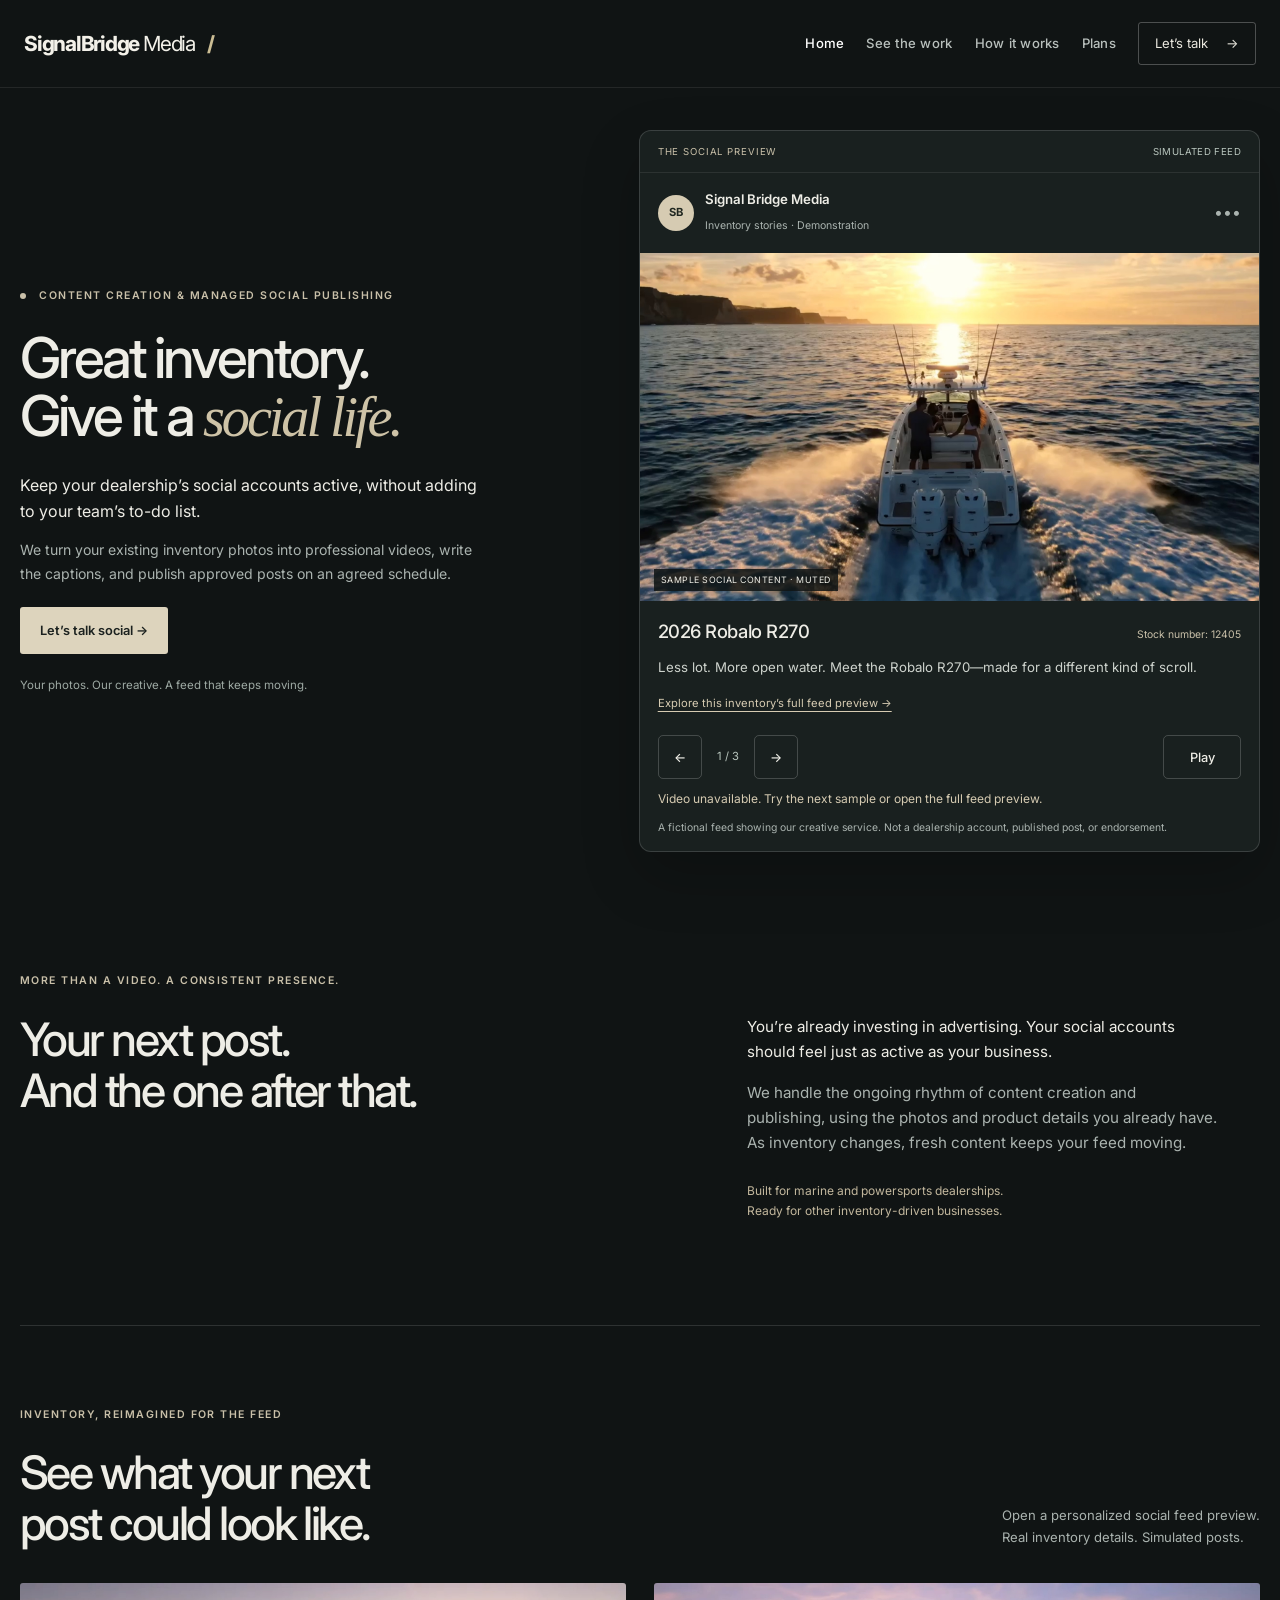
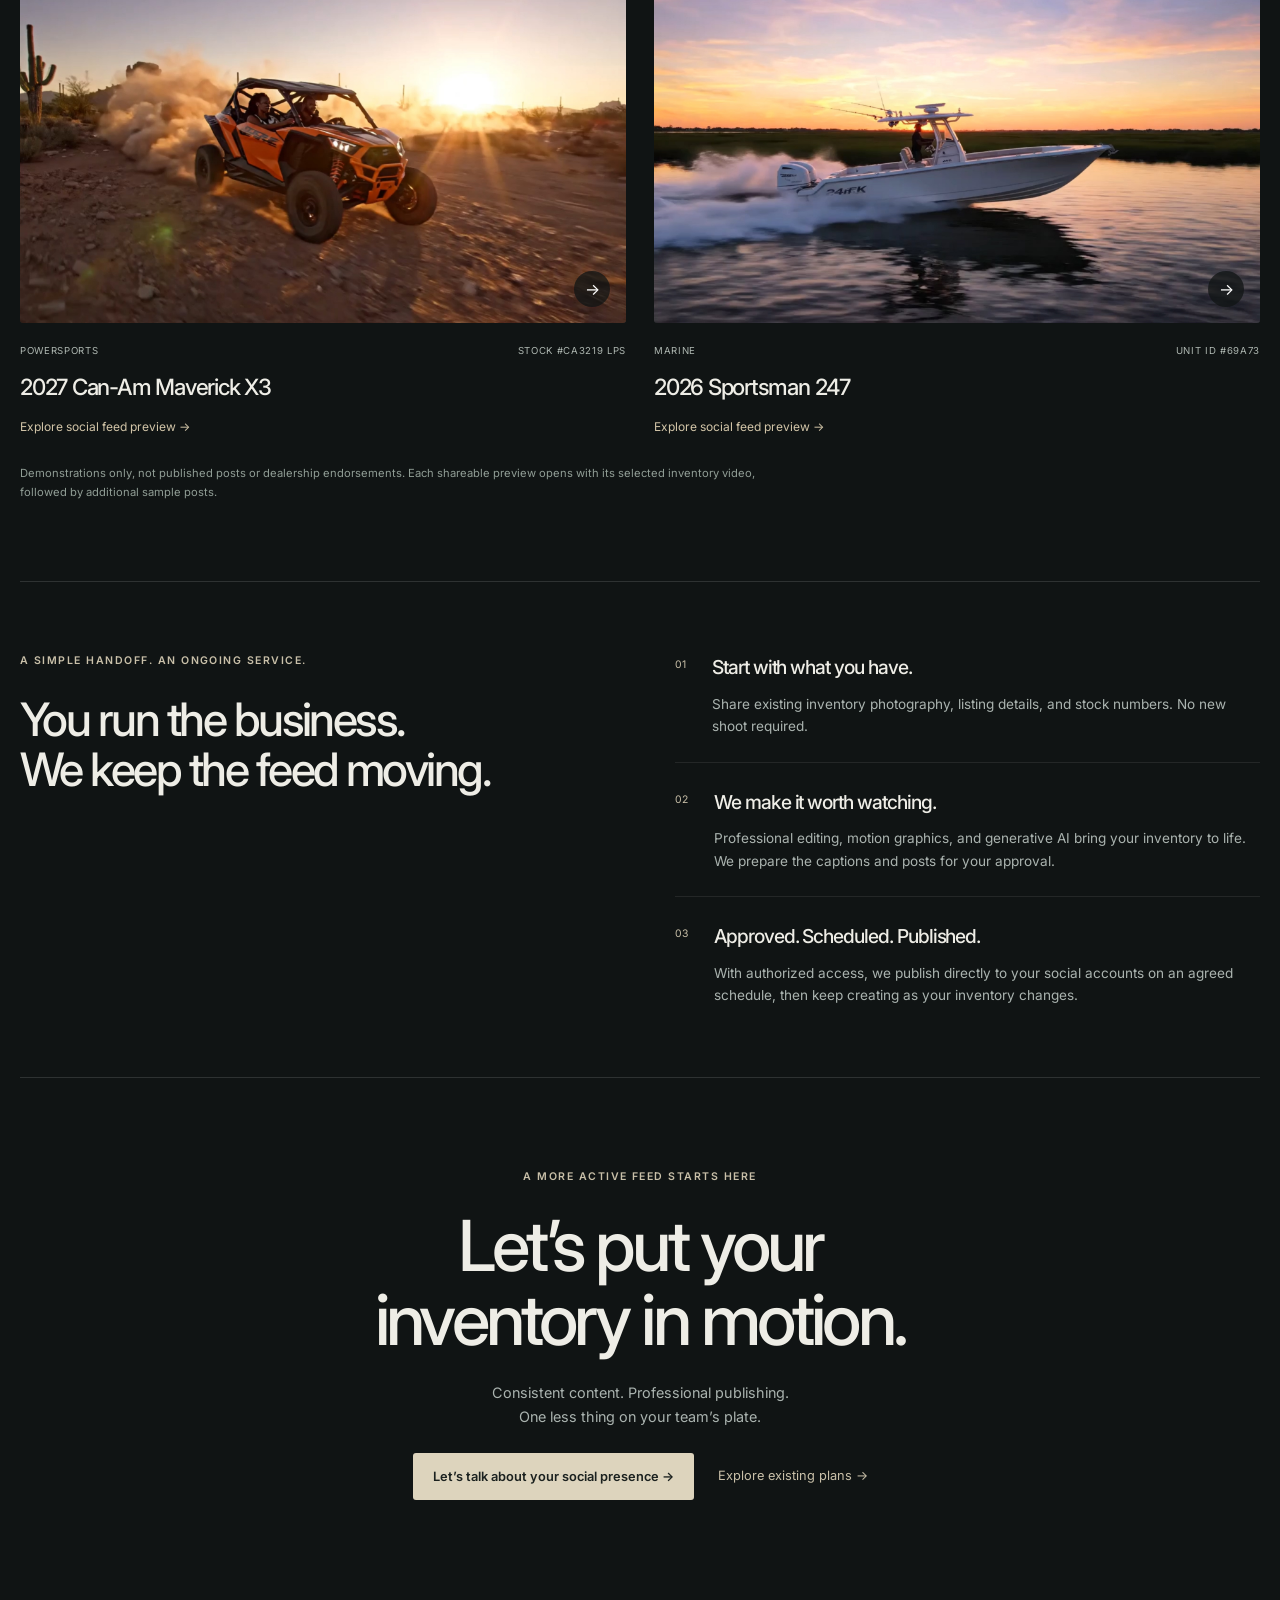
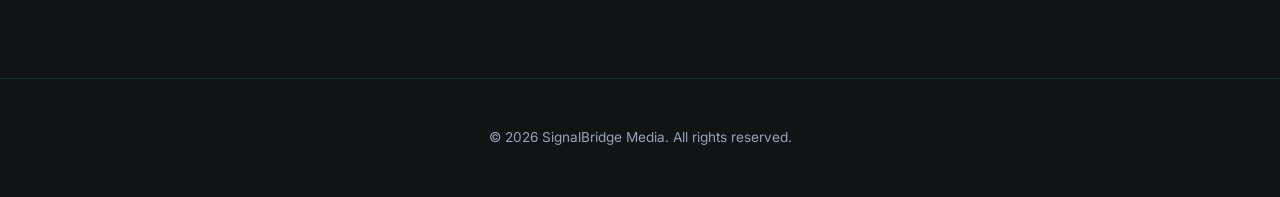
==== commit f1dfaa4b: "Add sequential autoplay social feed to homepage" ====
--- a/index.html
+++ b/index.html
@@ -774,20 +774,28 @@
   <main id="main-content" tabindex="-1">
     <!-- Homepage redesign. Plans and intake remain unchanged. -->
     <div id="view-home" class="page-view active">
-      <section class="home-intro" aria-labelledby="home-title">
-        <p class="home-eyebrow"><span></span> CONTENT CREATION &amp; MANAGED SOCIAL PUBLISHING</p>
-        <div class="intro-grid">
+      <section class="home-intro home-feed-intro" aria-labelledby="home-title">
+        <div class="feed-intro-copy">
+          <p class="home-eyebrow"><span></span> CONTENT CREATION &amp; MANAGED SOCIAL PUBLISHING</p>
           <h1 id="home-title">Great inventory.<br>Give it a <em>social life.</em></h1>
-          <div class="intro-copy"><p>Keep your dealership’s social accounts active, without adding to your team’s to-do list.</p><p class="home-muted">We turn your existing inventory photos into professional videos, write the captions, and publish approved posts on an agreed schedule.</p><a class="home-button" href="#inventory" onclick="scrollToInventory(); return false">Explore the social previews <span aria-hidden="true">→</span></a></div>
+          <div class="intro-copy"><p>Keep your dealership’s social accounts active, without adding to your team’s to-do list.</p><p class="home-muted">We turn your existing inventory photos into professional videos, write the captions, and publish approved posts on an agreed schedule.</p><a class="home-button" href="mailto:rob@signalbridgemedia.com">Let’s talk social →</a></div>
+          <p class="feed-intro-note">Your photos. Our creative. A feed that keeps moving.</p>
         </div>
-      </section>
-
-      <section class="home-feature" aria-label="Featured inventory video demonstration">
-        <a class="feature-film" href="preview.html?inventory=robalo-r270" aria-label="Open simulated social feed for 2026 Robalo R270">
-          <video id="video-robalo" class="home-preview-video" muted loop playsinline preload="none" poster="poster-robalo-r270.jpg"><source src="https://pub-da7a6ccf230143998bba2709188649cb.r2.dev/spec-robalo-r270.mp4" type="video/mp4"></video>
-          <div class="film-shade"></div><div class="film-label"><span class="film-category">MARINE / SAMPLE SOCIAL CONTENT</span><div><h2>From the lot.<br>Into the moment.</h2><span class="film-play" aria-hidden="true">→</span></div><p>2026 Robalo R270 <span>·</span> Stock #12405</p></div>
-        </a>
-        <div class="feature-caption"><p>Your inventory photography. A new way to show up.</p><button id="preview-motion" type="button" aria-pressed="false">Play video previews</button></div>
+        <section class="social-showcase" aria-label="Signal Bridge Media simulated social feed" aria-roledescription="carousel">
+          <div class="showcase-topline"><span>THE SOCIAL PREVIEW</span><span class="showcase-simulation">SIMULATED FEED</span></div>
+          <article class="showcase-post" aria-labelledby="showcase-title">
+            <div class="showcase-profile"><span class="showcase-avatar" aria-hidden="true">SB</span><div><p>Signal Bridge Media</p><span>Inventory stories · Demonstration</span></div><span class="showcase-mark" aria-hidden="true">•••</span></div>
+            <div class="showcase-media">
+              <video id="showcase-video" muted playsinline preload="none" poster="poster-robalo-r270.jpg" aria-label="2026 Robalo R270 sample social video"></video>
+              <span class="showcase-media-label">SAMPLE SOCIAL CONTENT · MUTED</span>
+            </div>
+            <div class="showcase-copy"><div class="showcase-vehicle"><h2 id="showcase-title">2026 Robalo R270</h2><p id="showcase-reference">Stock number: 12405</p></div><p id="showcase-caption">Less lot. More open water. Meet the Robalo R270—made for a different kind of scroll.</p><a id="showcase-demo-link" href="preview.html?inventory=robalo-r270">Explore this inventory’s full feed preview →</a></div>
+          </article>
+          <div class="showcase-controls"><button id="showcase-previous" type="button" aria-label="Previous inventory video" disabled>←</button><span id="showcase-position">1 / 3</span><button id="showcase-next" type="button" aria-label="Next inventory video" disabled>→</button><button id="showcase-toggle" type="button" aria-label="Pause sequential video playback" disabled>Pause</button></div>
+          <p id="showcase-status" class="showcase-status" role="status">Loading sample posts…</p>
+          <p class="showcase-disclaimer">A fictional feed showing our creative service. Not a dealership account, published post, or endorsement.</p>
+          <noscript><p class="showcase-status">Enable JavaScript for the video sequence, or open the full feed preview above.</p></noscript>
+        </section>
       </section>
 
       <section class="home-service" aria-labelledby="service-title">
@@ -798,8 +806,8 @@
       <section id="inventory" class="home-work" aria-labelledby="work-title">
         <div class="work-heading"><div><p class="home-eyebrow">INVENTORY, REIMAGINED FOR THE FEED</p><h2 id="work-title">See what your next<br>post could look like.</h2></div><p class="home-muted">Open a personalized social feed preview.<br>Real inventory details. Simulated posts.</p></div>
         <div class="work-grid">
-          <article><a class="work-film" href="preview.html?inventory=canam-maverick" aria-label="Open simulated social feed for 2027 Can-Am Maverick X3"><video id="video-canam" class="home-preview-video" muted loop playsinline preload="none" poster="poster-canam-maverick.jpg"><source src="https://pub-da7a6ccf230143998bba2709188649cb.r2.dev/spec-canam-maverick.mp4" type="video/mp4"></video><span class="work-open" aria-hidden="true">→</span></a><div class="work-meta"><span>POWERSPORTS</span><span>STOCK #CA3219 LPS</span></div><h3>2027 Can-Am Maverick X3</h3><a class="work-link" href="preview.html?inventory=canam-maverick">Explore social feed preview →</a></article>
-          <article><a class="work-film" href="preview.html?inventory=sportsman-247" aria-label="Open simulated social feed for 2026 Sportsman 247"><video id="video-sportsman" class="home-preview-video" muted loop playsinline preload="none" poster="poster-sportsman-247.jpg"><source src="https://pub-da7a6ccf230143998bba2709188649cb.r2.dev/spec-sportsman-247.mp4" type="video/mp4"></video><span class="work-open" aria-hidden="true">→</span></a><div class="work-meta"><span>MARINE</span><span>UNIT ID #69A73</span></div><h3>2026 Sportsman 247</h3><a class="work-link" href="preview.html?inventory=sportsman-247">Explore social feed preview →</a></article>
+          <article><a class="work-film" href="preview.html?inventory=canam-maverick" aria-label="Open simulated social feed for 2027 Can-Am Maverick X3"><img src="poster-canam-maverick.jpg" alt="Can-Am Maverick X3 sample video poster" loading="lazy" width="1280" height="720"><span class="work-open" aria-hidden="true">→</span></a><div class="work-meta"><span>POWERSPORTS</span><span>STOCK #CA3219 LPS</span></div><h3>2027 Can-Am Maverick X3</h3><a class="work-link" href="preview.html?inventory=canam-maverick">Explore social feed preview →</a></article>
+          <article><a class="work-film" href="preview.html?inventory=sportsman-247" aria-label="Open simulated social feed for 2026 Sportsman 247"><img src="poster-sportsman-247.jpg" alt="Sportsman 247 sample video poster" loading="lazy" width="1280" height="720"><span class="work-open" aria-hidden="true">→</span></a><div class="work-meta"><span>MARINE</span><span>UNIT ID #69A73</span></div><h3>2026 Sportsman 247</h3><a class="work-link" href="preview.html?inventory=sportsman-247">Explore social feed preview →</a></article>
         </div>
         <p class="home-demo-note">Demonstrations only, not published posts or dealership endorsements. Each shareable preview opens with its selected inventory video, followed by additional sample posts.</p>
       </section>
--- a/homepage.css
+++ b/homepage.css
@@ -37,3 +37,35 @@
 @media (max-width: 900px) { .site-navigation .header-nav { gap: 15px; }.intro-grid, .service-grid { gap: 30px; }.home-process { gap: 35px; }.wordmark { font-size: 1.1rem; } }
 @media (max-width: 700px) { .site-navigation { flex-wrap: wrap; padding: 18px 20px; }.menu-toggle { display: flex; gap: 16px; background: none; border: 0; color: #eeeDE6; font: 500 .85rem Inter, sans-serif; padding: 8px 0 8px 12px; }.site-navigation .header-nav { display: none; width: 100%; flex-direction: column; align-items: stretch; gap: 0; white-space: normal; }.site-navigation .header-nav.is-open { display: flex; }.site-navigation .nav-btn { padding: 14px 0; border-bottom: 1px solid #ffffff15; }.nav-contact { margin-top: 14px; text-align: center; }main { padding: 0 20px 32px; }.home-intro { padding: 32px 0; }.home-eyebrow { font-size: .59rem; letter-spacing: .1em; margin-bottom: 20px; }.intro-grid, .service-grid, .home-process { grid-template-columns: 1fr; gap: 24px; }#home-title { font-size: clamp(2.6rem, 10vw, 4.2rem); }.intro-copy { font-size: .95rem; max-width: none; }.feature-film video { aspect-ratio: 1.3; }.film-label { inset: auto 18px 18px; }.film-label h2 { font-size: 1.8rem; }.film-play { width: 38px; height: 38px; }.feature-caption { font-size: .64rem; align-items: start; }.feature-caption p { max-width: 55%; }.home-service, .home-work { padding: 48px 0; }.work-heading { align-items: start; flex-direction: column; gap: 18px; }.work-heading h2, .service-grid h2, .home-process h2 { font-size: 2.2rem; }.work-grid { grid-template-columns: 1fr; gap: 38px; }.home-process { padding: 48px 0; }.home-closing { padding: 55px 0 20px; }.home-closing .home-button { font-size: .72rem; } }
 @media (prefers-reduced-motion: reduce) { html { scroll-behavior: auto; } }
+
+/* The first screen pairs the service proposition with one fictional social feed. */
+.home-feed-intro { display: grid; grid-template-columns: minmax(0, 1fr) minmax(0, 1.12fr); align-items: center; gap: clamp(28px, 5vw, 74px); padding: 42px 0 32px; }
+.home-feed-intro #home-title { font-size: clamp(2.7rem, 4.4vw, 4.1rem); }
+.home-feed-intro .intro-copy { margin-top: 26px; max-width: 460px; }
+.feed-intro-note { font-size: .72rem; color: #9da9a3; margin-top: 22px; }
+.social-showcase { min-width: 0; border: 1px solid #ffffff25; border-radius: 12px; background: #19201f; overflow: hidden; box-shadow: 0 24px 60px #0003; }
+.showcase-topline { display: flex; justify-content: space-between; gap: 10px; align-items: center; padding: 13px 18px; border-bottom: 1px solid #ffffff15; color: #c9c0a9; font-size: .6rem; letter-spacing: .09em; }
+.showcase-simulation { color: #b9c6be; letter-spacing: .04em; }
+.showcase-profile { display: flex; align-items: center; gap: 11px; padding: 16px 18px; }
+.showcase-avatar { display: grid; place-items: center; width: 36px; height: 36px; border-radius: 50%; background: #d6cbb2; color: #202720; font-size: .7rem; font-weight: 700; }
+.showcase-profile p { font-size: .83rem; font-weight: 600; }.showcase-profile div > span { font-size: .66rem; color: #aab3af; }.showcase-mark { margin-left: auto; color: #aab3af; }
+.showcase-media { position: relative; background: #101414; }
+.showcase-media video { width: 100%; height: auto; aspect-ratio: 16/9; object-fit: contain; cursor: default; }
+.showcase-media-label { position: absolute; bottom: 10px; left: 14px; background: #101414d9; padding: 4px 7px; color: #eeeDE6; font-size: .55rem; letter-spacing: .06em; pointer-events: none; }
+.showcase-copy { padding: 16px 18px 12px; }.showcase-vehicle { display: flex; justify-content: space-between; gap: 8px; flex-wrap: wrap; align-items: baseline; }#view-home .showcase-vehicle h2 { font-size: 1.15rem; letter-spacing: -.025em; }.showcase-vehicle p { font-size: .65rem; color: #c9c0a9; }
+#showcase-caption { font-size: .83rem; color: #ced3cd; margin: 10px 0; }.showcase-copy a { display: inline-block; font-size: .7rem; color: #d6cbb2; padding: 5px 0; text-underline-offset: 4px; }
+.showcase-controls { display: flex; align-items: center; gap: 8px; padding: 6px 18px 10px; }.showcase-controls button { border: 1px solid #ffffff30; border-radius: 5px; background: transparent; color: #eeeDE6; min-width: 44px; min-height: 44px; padding: 8px 12px; font: 500 .8rem Inter, sans-serif; cursor: pointer; }.showcase-controls button:disabled { opacity: .5; cursor: default; }.showcase-controls > span { font-size: .7rem; min-width: 36px; text-align: center; color: #b9c6be; }#showcase-toggle { margin-left: auto; min-width: 78px; }
+#view-home .showcase-status { padding: 0 18px; color: #d6cbb2; font-size: .75rem; }#view-home .showcase-status:empty { display: none; }
+#view-home .showcase-disclaimer { color: #aab3af; font-size: .65rem; padding: 10px 18px 15px; }
+.work-film img { display: block; width: 100%; height: auto; aspect-ratio: 16/9; object-fit: contain; }
+@media (max-width: 900px) { .home-feed-intro { gap: 24px; }.home-feed-intro #home-title { font-size: 2.7rem; }.home-feed-intro .intro-copy { font-size: .9rem; } }
+@media (max-width: 700px) { .home-feed-intro { grid-template-columns: 1fr; gap: 22px; padding-top: 22px; }.home-feed-intro #home-title { font-size: clamp(2.2rem, 9vw, 3.5rem); }.home-feed-intro .home-eyebrow { margin-bottom: 14px; }.home-feed-intro .intro-copy { margin-top: 15px; }.home-feed-intro .intro-copy > p:first-child { font-size: .88rem; }.home-feed-intro .intro-copy .home-muted { font-size: .8rem; margin: 10px 0 12px; }.home-feed-intro .home-button { padding: 10px 14px; font-size: .73rem; }.feed-intro-note { display: none; }.showcase-profile { padding: 12px 14px; }.showcase-copy { padding: 14px; }.showcase-topline { padding: 10px 14px; }.showcase-controls { padding-left: 14px; padding-right: 14px; } }
+@media (max-width: 400px) {
+  .site-navigation { padding-top: 14px; padding-bottom: 14px; }
+  .home-feed-intro { padding-top: 14px; gap: 14px; }
+  .home-feed-intro .home-eyebrow { margin-bottom: 10px; }
+  .home-feed-intro .intro-copy { margin-top: 12px; }
+  .home-feed-intro .intro-copy .home-muted { margin: 8px 0 10px; }
+  .showcase-profile { padding-top: 8px; padding-bottom: 8px; }
+  .showcase-topline { padding-top: 8px; padding-bottom: 8px; }
+}
